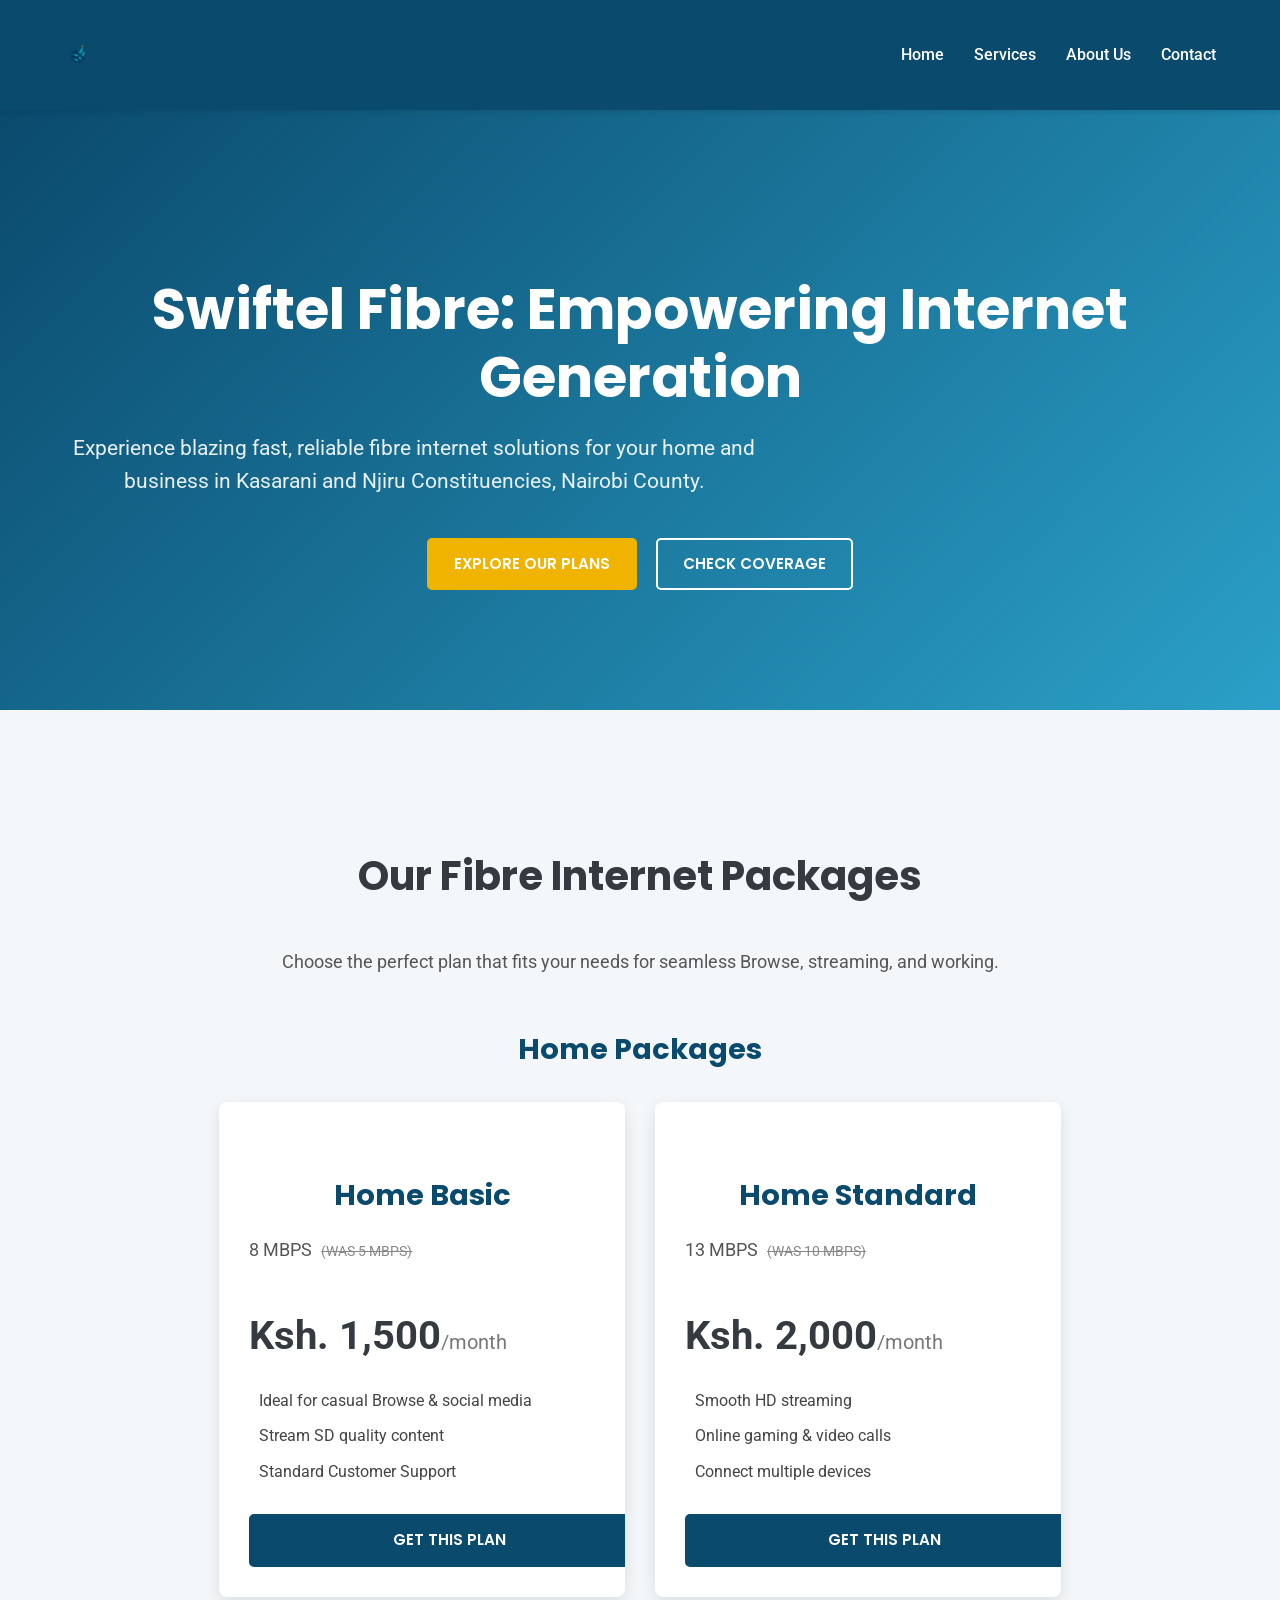
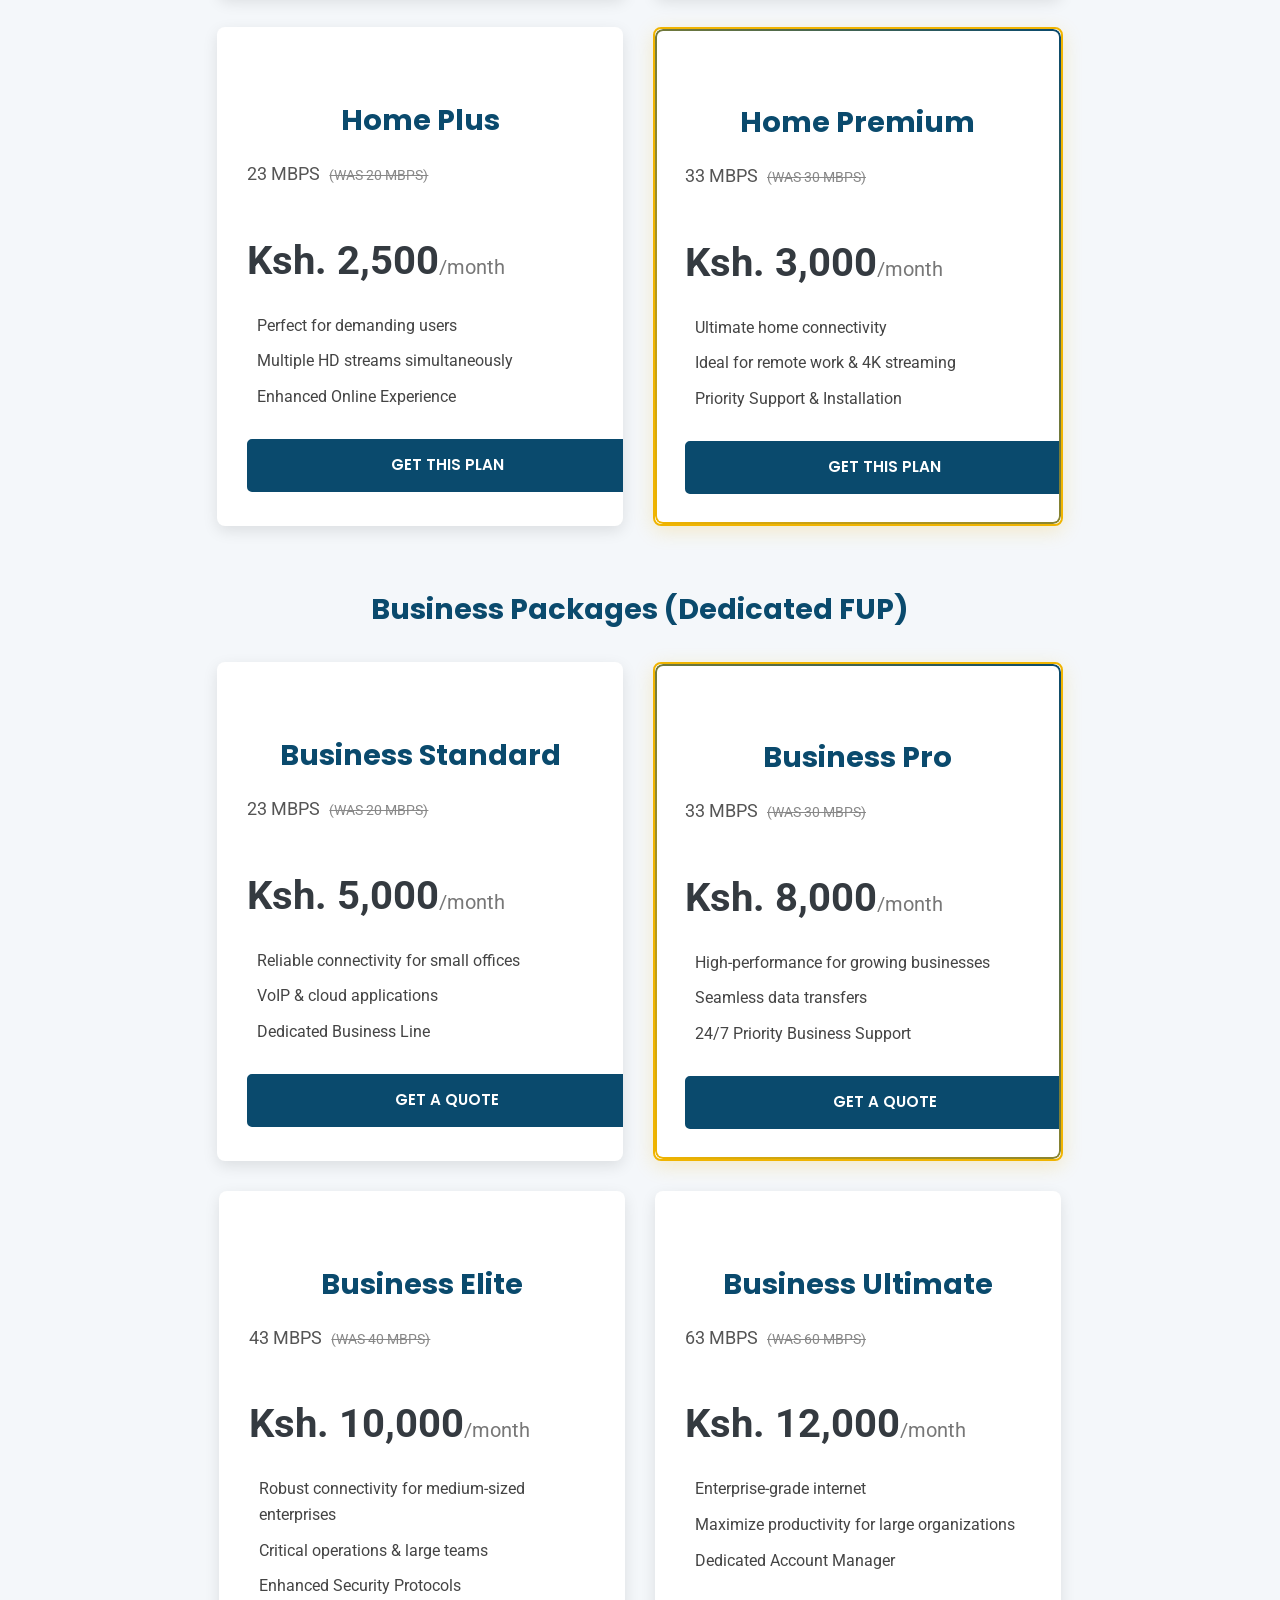
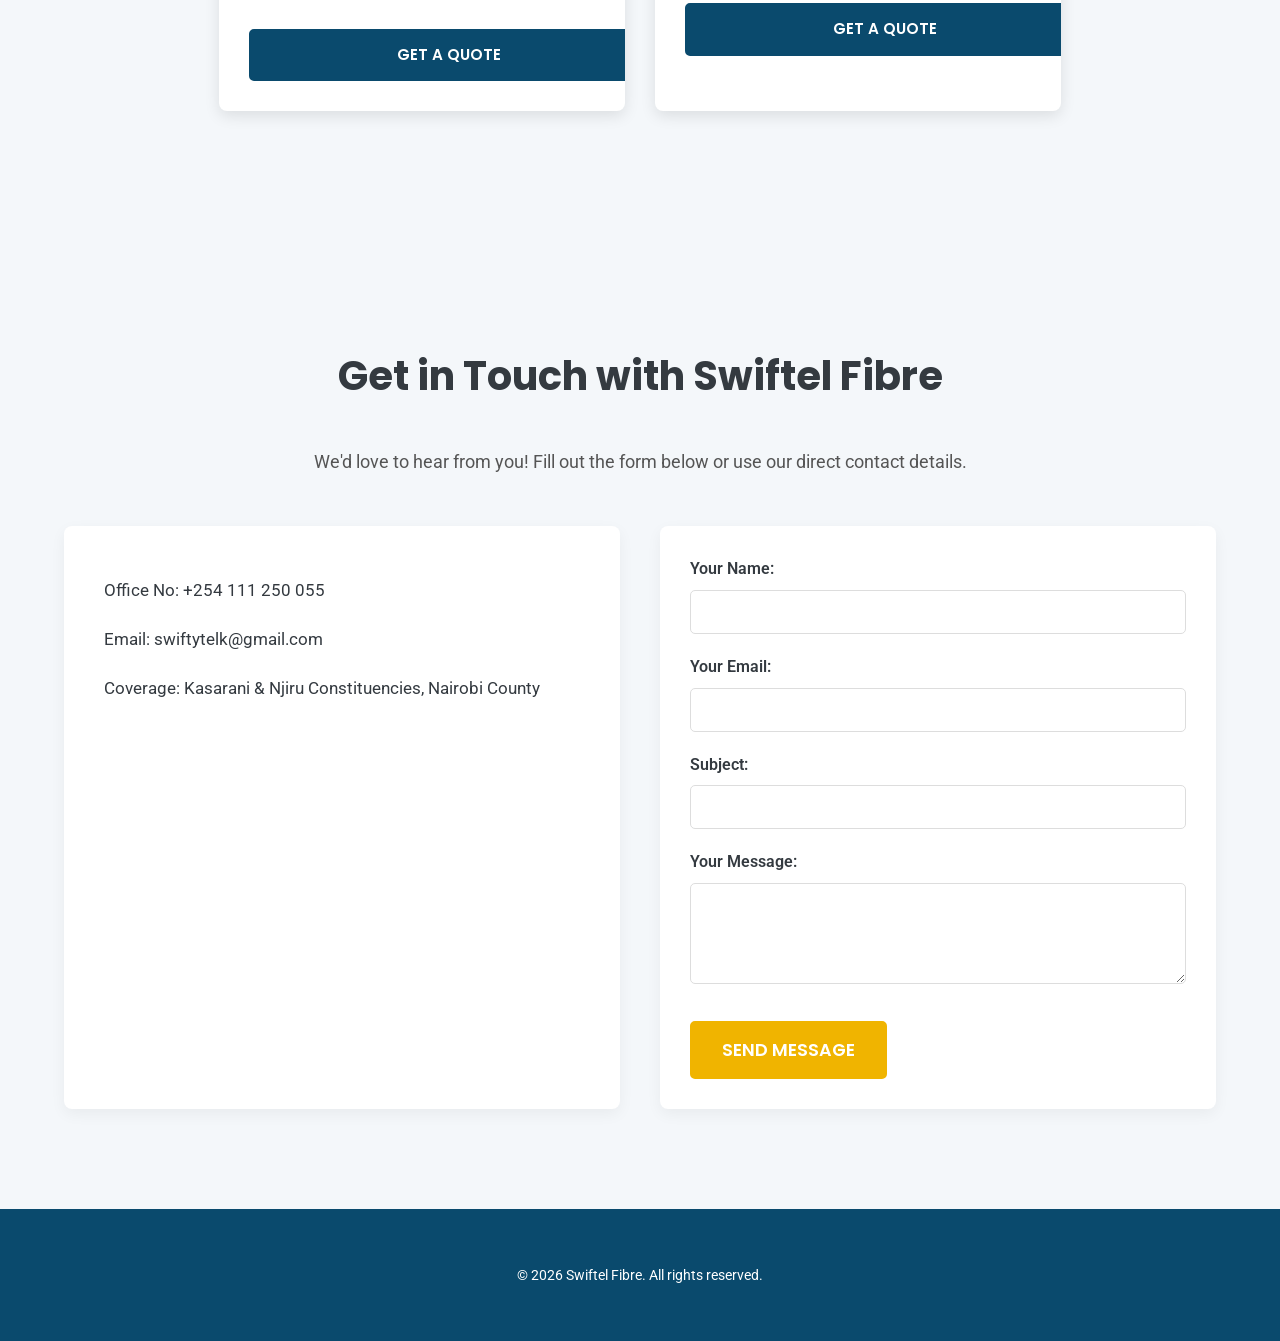
==== pages/index.html @ 9d592cdf "commit5" ====
<!DOCTYPE html>
<html lang="en">
<head>
    <meta charset="UTF-8">
    <meta name="viewport" content="width=device-width, initial-scale=1.0">
    <title>Swiftel Fibre - Empowering Internet Generation</title>
    <link rel="stylesheet" href="../css/styles.css">
    <link href="https://fonts.googleapis.com/css2?family=Poppins:wght@400;600;700&family=Roboto:wght@400;500&display=swap" rel="stylesheet">
    <link rel="stylesheet" href="../assets/fontawesome/css/all.min.css">
</head>
<body>

    <header class="main-header">
        <div class="container">
            <div class="logo">
                <a href="#">
                    <img src="../assets/images/logo.png" alt="Swiftel Fibre Logo" class="logo-img">
                </a>
            </div>
            <nav class="main-nav">
                <ul>
                    <li><a href="#home">Home</a></li>
                    <li><a href="#services">Services</a></li>
                    <li><a href="about.html">About Us</a></li> <li><a href="#contact">Contact</a></li>
                </ul>
            </nav>
        </div>
    </header>

    <section id="home" class="hero-section">
        <div class="container">
            <h1>Swiftel Fibre: Empowering Internet Generation</h1>
            <p>Experience blazing fast, reliable fibre internet solutions for your home and business in Kasarani and Njiru Constituencies, Nairobi County.</p>
            <a href="#services" class="btn primary-btn">Explore Our Plans</a>
            <a href="#contact" class="btn secondary-btn">Check Coverage</a>
        </div>
    </section>

    <section id="services" class="services-section">
        <div class="container">
            <h2>Our Fibre Internet Packages</h2>
            <p class="section-description">Choose the perfect plan that fits your needs for seamless Browse, streaming, and working.</p>

            <h3>Home Packages</h3>
            <div class="service-cards">
                <div class="card">
                    <h3>Home Basic</h3>
                    <p class="speed">8 MBPS <span class="was-speed">(WAS 5 MBPS)</span></p>
                    <p class="price">Ksh. 1,500<span>/month</span></p>
                    <ul>
                        <li><i class="fas fa-check-circle"></i> Ideal for casual Browse & social media</li>
                        <li><i class="fas fa-check-circle"></i> Stream SD quality content</li>
                        <li><i class="fas fa-check-circle"></i> Standard Customer Support</li>
                    </ul>
                    <a href="#contact" class="btn card-btn">Get This Plan</a>
                </div>

                <div class="card">
                    <h3>Home Standard</h3>
                    <p class="speed">13 MBPS <span class="was-speed">(WAS 10 MBPS)</span></p>
                    <p class="price">Ksh. 2,000<span>/month</span></p>
                    <ul>
                        <li><i class="fas fa-check-circle"></i> Smooth HD streaming</li>
                        <li><i class="fas fa-check-circle"></i> Online gaming & video calls</li>
                        <li><i class="fas fa-check-circle"></i> Connect multiple devices</li>
                    </ul>
                    <a href="#contact" class="btn card-btn">Get This Plan</a>
                </div>

                <div class="card">
                    <h3>Home Plus</h3>
                    <p class="speed">23 MBPS <span class="was-speed">(WAS 20 MBPS)</span></p>
                    <p class="price">Ksh. 2,500<span>/month</span></p>
                    <ul>
                        <li><i class="fas fa-check-circle"></i> Perfect for demanding users</li>
                        <li><i class="fas fa-check-circle"></i> Multiple HD streams simultaneously</li>
                        <li><i class="fas fa-check-circle"></i> Enhanced Online Experience</li>
                    </ul>
                    <a href="#contact" class="btn card-btn">Get This Plan</a>
                </div>

                <div class="card featured">
                    <h3>Home Premium</h3>
                    <p class="speed">33 MBPS <span class="was-speed">(WAS 30 MBPS)</span></p>
                    <p class="price">Ksh. 3,000<span>/month</span></p>
                    <ul>
                        <li><i class="fas fa-check-circle"></i> Ultimate home connectivity</li>
                        <li><i class="fas fa-check-circle"></i> Ideal for remote work & 4K streaming</li>
                        <li><i class="fas fa-check-circle"></i> Priority Support & Installation</li>
                    </ul>
                    <a href="#contact" class="btn card-btn">Get This Plan</a>
                </div>
            </div>

            <h3 style="margin-top: 60px;">Business Packages (Dedicated FUP)</h3>
            <div class="service-cards">
                <div class="card">
                    <h3>Business Standard</h3>
                    <p class="speed">23 MBPS <span class="was-speed">(WAS 20 MBPS)</span></p>
                    <p class="price">Ksh. 5,000<span>/month</span></p>
                    <ul>
                        <li><i class="fas fa-check-circle"></i> Reliable connectivity for small offices</li>
                        <li><i class="fas fa-check-circle"></i> VoIP & cloud applications</li>
                        <li><i class="fas fa-check-circle"></i> Dedicated Business Line</li>
                    </ul>
                    <a href="#contact" class="btn card-btn">Get a Quote</a>
                </div>

                <div class="card featured">
                    <h3>Business Pro</h3>
                    <p class="speed">33 MBPS <span class="was-speed">(WAS 30 MBPS)</span></p>
                    <p class="price">Ksh. 8,000<span>/month</span></p>
                    <ul>
                        <li><i class="fas fa-check-circle"></i> High-performance for growing businesses</li>
                        <li><i class="fas fa-check-circle"></i> Seamless data transfers</li>
                        <li><i class="fas fa-check-circle"></i> 24/7 Priority Business Support</li>
                    </ul>
                    <a href="#contact" class="btn card-btn">Get a Quote</a>
                </div>

                <div class="card">
                    <h3>Business Elite</h3>
                    <p class="speed">43 MBPS <span class="was-speed">(WAS 40 MBPS)</span></p>
                    <p class="price">Ksh. 10,000<span>/month</span></p>
                    <ul>
                        <li><i class="fas fa-check-circle"></i> Robust connectivity for medium-sized enterprises</li>
                        <li><i class="fas fa-check-circle"></i> Critical operations & large teams</li>
                        <li><i class="fas fa-check-circle"></i> Enhanced Security Protocols</li>
                    </ul>
                    <a href="#contact" class="btn card-btn">Get a Quote</a>
                </div>

                <div class="card">
                    <h3>Business Ultimate</h3>
                    <p class="speed">63 MBPS <span class="was-speed">(WAS 60 MBPS)</span></p>
                    <p class="price">Ksh. 12,000<span>/month</span></p>
                    <ul>
                        <li><i class="fas fa-check-circle"></i> Enterprise-grade internet</li>
                        <li><i class="fas fa-check-circle"></i> Maximize productivity for large organizations</li>
                        <li><i class="fas fa-check-circle"></i> Dedicated Account Manager</li>
                    </ul>
                    <a href="#contact" class="btn card-btn">Get a Quote</a>
                </div>
            </div>
        </div>
    </section>

    <section id="contact" class="contact-section">
        <div class="container">
            <h2>Get in Touch with Swiftel Fibre</h2>
            <p class="section-description">We'd love to hear from you! Fill out the form below or use our direct contact details.</p>

            <div class="contact-content">
                <div class="contact-info">
                    <p><i class="fas fa-phone-alt"></i> Office No: +254 111 250 055</p>
                    <p><i class="fas fa-envelope"></i> Email: swiftytelk@gmail.com</p>
                    <p><i class="fas fa-map-marker-alt"></i> Coverage: Kasarani & Njiru Constituencies, Nairobi County</p>
                </div>

                <div class="contact-form">
                    <form id="contactForm" action="https://formspree.io/f/xldbyzyn" method="POST">
                        <div class="form-group">
                            <label for="name">Your Name:</label>
                            <input type="text" id="name" name="name" required>
                        </div>
                        <div class="form-group">
                            <label for="email">Your Email:</label>
                            <input type="email" id="email" name="_replyto" required>
                        </div>
                        <div class="form-group">
                            <label for="subject">Subject:</label>
                            <input type="text" id="subject" name="subject" required>
                        </div>
                        <div class="form-group">
                            <label for="message">Your Message:</label>
                            <textarea id="message" name="message" rows="5" required></textarea>
                        </div>
                        <input type="hidden" name="_redirect" value="https://swiftel-fibre.github.io/pages/index.html?success=true#contact">
                        <button type="submit" class="btn primary-btn">Send Message</button>
                    </form>
                </div>
            </div>
        </div>
    </section>

    <footer class="main-footer">
        <div class="container">
            <p>&copy; <span id="current-year"></span> Swiftel Fibre. All rights reserved.</p>
            <div class="footer-social-links">
                <a href="mailto:swiftytelk@gmail.com" target="_blank" aria-label="Email"><i class="fas fa-envelope"></i></a>
                <a href="https://instagram.com/swiftel.fibre" target="_blank" aria-label="Instagram"><i class="fab fa-instagram"></i></a>
                <a href="https://wa.me/254111250055" target="_blank" aria-label="WhatsApp"><i class="fab fa-whatsapp"></i></a>
                <a href="https://facebook.com/Geoffreynganga.co.ke" target="_blank" aria-label="Facebook"><i class="fab fa-facebook-f"></i></a>
                <a href="https://tiktok.com/@swiftel.fibre" target="_blank" aria-label="TikTok"><i class="fab fa-tiktok"></i></a>
            </div>
        </div>
    </footer>

    <script>
        // JavaScript to dynamically update the current year in the footer
        document.getElementById('current-year').textContent = new Date().getFullYear();

        // JavaScript to clear the form after successful submission redirection
        document.addEventListener('DOMContentLoaded', function() {
            const contactForm = document.getElementById('contactForm');
            const urlParams = new URLSearchParams(window.location.search);

            // Check if the URL contains '?success=true'
            if (urlParams.has('success') && urlParams.get('success') === 'true') {
                if (contactForm) {
                    contactForm.reset(); // Clears all form fields

                    // Optional: Remove the '?success=true' from the URL for a cleaner look
                    // This prevents the form from clearing again if the user refreshes the page directly
                    const cleanUrl = window.location.protocol + "//" + window.location.host + window.location.pathname + window.location.hash;
                    history.replaceState(null, null, cleanUrl);
                }
            }
        });
    </script>
</body>
</html>
---- css/styles.css ----
/* General Body and Reset */
body {
    font-family: 'Roboto', sans-serif; /* Primary font for body text */
    margin: 0;
    padding: 0;
    line-height: 1.6;
    color: #333; /* Dark gray for general text */
    background-color: #f4f7fa; /* Light background */
}

/* Color Palette Variables: Defined based on Swiftel Fibre's logo (yellow and blue) */
:root {
    --swiftel-blue-dark: #0A4A6D; /* Darker blue from logo */
    --swiftel-blue-light: #2BA0C8; /* Lighter blue from logo */
    --swiftel-yellow: #F0B400; /* Yellow from logo */

    /* Assigning roles to the new brand colors */
    --primary-blue: var(--swiftel-blue-dark); /* Main blue for dominant elements */
    --secondary-blue: var(--swiftel-blue-light); /* Lighter blue for secondary elements/gradients */
    --accent-yellow: var(--swiftel-yellow); /* Yellow for highlights, primary buttons, icons */

    /* General utility colors */
    --light-gray: #f4f7fa; /* Light background for sections */
    --dark-gray: #343a40; /* Dark gray for general text, strong headings */
    --text-color: #333; /* Standard text color */
    --white-color: #ffffff; /* White for backgrounds and text on dark elements */
    --card-bg: #fff; /* Background for cards */

    /* Gradient colors using the new brand palette */
    --gradient-start: var(--swiftel-blue-dark);
    --gradient-end: var(--swiftel-blue-light);
}

/* Global Container for Centering Content */
.container {
    width: 90%;
    max-width: 1200px;
    margin: 0 auto;
    padding: 20px 0;
}

/* Headings Styling */
h1, h2, h3, h4, h5, h6 {
    font-family: 'Poppins', sans-serif; /* Header font */
    color: var(--dark-gray);
    margin-bottom: 15px;
}

h1 {
    font-size: 3em;
    color: var(--white-color); /* H1 in hero section will be white */
}

h2 {
    font-size: 2.5em;
    text-align: center;
    margin-bottom: 40px;
}

h3 {
    font-size: 1.8em;
    color: var(--dark-gray);
}

/* Description text for sections */
.section-description {
    text-align: center;
    font-size: 1.1em;
    margin-bottom: 50px;
    color: #555;
    max-width: 800px;
    margin-left: auto;
    margin-right: auto;
}

/* Links Styling */
a {
    color: var(--primary-blue);
    text-decoration: none;
    transition: color 0.3s ease;
}

a:hover {
    color: var(--secondary-blue);
}

/* Button Styling */
.btn {
    display: inline-block;
    padding: 12px 25px;
    border-radius: 5px;
    font-weight: 600;
    text-align: center;
    transition: background-color 0.3s ease, color 0.3s ease, border-color 0.3s ease;
    border: none;
    cursor: pointer;
    font-family: 'Poppins', sans-serif;
    text-transform: uppercase; /* Make button text uppercase */
    font-size: 0.95em;
}

/* Primary Button (Yellow) */
.primary-btn {
    background-color: var(--accent-yellow);
    color: var(--white-color);
    border: 2px solid var(--accent-yellow);
}

.primary-btn:hover {
    background-color: #DDA000; /* Slightly darker yellow on hover */
    border-color: #DDA000;
    color: var(--white-color);
}

/* Secondary Button (White border, transparent background) */
.secondary-btn {
    background-color: transparent;
    color: var(--white-color);
    border: 2px solid var(--white-color);
    margin-left: 15px;
}

.secondary-btn:hover {
    background-color: var(--white-color);
    color: var(--primary-blue); /* Text color changes to dark blue on hover */
}

/* Header Styling */
.main-header {
    background-color: var(--primary-blue); /* Dark blue header for contrast */
    color: var(--white-color);
    padding: 15px 0;
    box-shadow: 0 2px 5px rgba(0,0,0,0.1);
    position: sticky; /* Makes header stick to top on scroll */
    top: 0;
    z-index: 1000; /* Ensures it stays on top of other content */
}

.main-header .container {
    display: flex;
    justify-content: space-between;
    align-items: center;
}

/* Logo image styling within the header */
.main-header .logo-img {
    height: 40px; /* Adjust height as needed */
    width: auto; /* Maintain aspect ratio */
    vertical-align: middle; /* Align logo vertically */
}

/* Navigation menu styling */
.main-nav ul {
    list-style: none;
    margin: 0;
    padding: 0;
    display: flex;
}

.main-nav li {
    margin-left: 30px;
}

.main-nav a {
    color: var(--white-color);
    font-weight: 500;
    padding: 5px 0;
    position: relative;
    transition: color 0.3s ease;
}

/* Underline effect on navigation links on hover */
.main-nav a::after {
    content: '';
    position: absolute;
    left: 0;
    bottom: 0;
    width: 0;
    height: 2px;
    background-color: var(--accent-yellow); /* Yellow underline */
    transition: width 0.3s ease;
}

.main-nav a:hover::after,
.main-nav a.active::after { /* Also apply underline for active page */
    width: 100%;
}

.main-nav a.active { /* Style for the currently active page link */
    color: var(--accent-yellow);
}


/* Hero Section Styling */
.hero-section {
    /* Blue gradient background for the hero section */
    background: linear-gradient(135deg, var(--gradient-start), var(--gradient-end));
    color: var(--white-color);
    text-align: center;
    padding: 100px 0;
    min-height: 400px;
    display: flex;
    align-items: center;
    justify-content: center;
    flex-direction: column;
}

.hero-section h1 {
    margin-bottom: 20px;
    font-size: 3.5em;
    line-height: 1.2;
}

.hero-section p {
    font-size: 1.3em;
    margin-bottom: 40px;
    max-width: 700px;
    opacity: 0.9;
}

/* Services Section Styling */
.services-section {
    padding: 80px 0;
    background-color: var(--light-gray); /* Light gray background */
    text-align: center;
}

.services-section h3 {
    text-align: center;
    margin-top: 40px;
    margin-bottom: 30px;
    color: var(--primary-blue); /* Section sub-headings in dark blue */
}

.service-cards {
    display: flex;
    justify-content: center;
    flex-wrap: wrap; /* Allows cards to wrap to the next line on smaller screens */
    gap: 30px; /* Space between cards */
}

.service-cards .card {
    background-color: var(--card-bg);
    border-radius: 8px;
    box-shadow: 0 5px 15px rgba(0,0,0,0.1);
    padding: 30px;
    width: 30%; /* Approx width for 3 cards per row on larger screens */
    min-width: 280px; /* Minimum width to prevent cards from becoming too narrow */
    text-align: left;
    transition: transform 0.3s ease, box-shadow 0.3s ease;
    position: relative;
    overflow: hidden; /* Important for the gradient border effect */
}

/* Gradient Border on Hover for Cards */
.service-cards .card::before {
    content: '';
    position: absolute;
    top: 0;
    left: 0;
    right: 0;
    bottom: 0;
    border-radius: 8px;
    padding: 2px; /* Thickness of the border */
    /* Gradient from yellow to light blue */
    background: linear-gradient(45deg, var(--swiftel-yellow), var(--swiftel-blue-light));
    /* Mask to create the border effect */
    -webkit-mask:
        linear-gradient(#fff 0 0) content-box,
        linear-gradient(#fff 0 0);
    -webkit-mask-composite: xor;
    mask-composite: exclude;
    pointer-events: none; /* Allows clicks to pass through to the card content */
    opacity: 0; /* Hidden by default */
    transition: opacity 0.3s ease;
}

.service-cards .card:hover::before {
    opacity: 1; /* Show the gradient border on hover */
}

/* Styling for featured cards */
.service-cards .card.featured {
    border: 2px solid var(--accent-yellow); /* Solid yellow border for featured */
    box-shadow: 0 5px 20px rgba(240, 180, 0, 0.2); /* Highlight shadow for featured */
    z-index: 1; /* Bring featured card slightly forward */
}

.service-cards .card.featured::before {
    /* Different gradient for featured card, always visible */
    background: linear-gradient(45deg, var(--swiftel-yellow), var(--swiftel-blue-dark));
    opacity: 1;
}

/* Lift effect on card hover */
.service-cards .card:hover {
    transform: translateY(-10px);
    box-shadow: 0 10px 25px rgba(0,0,0,0.15);
}

.service-cards .card h3 {
    color: var(--primary-blue); /* Dark blue for card titles */
    margin-bottom: 10px;
}

.service-cards .card .speed {
    font-size: 1.1em;
    color: #555;
    margin-bottom: 5px; /* Reduced margin for WAS speed */
}

/* Styling for the "WAS" speed text */
.was-speed {
    text-decoration: line-through; /* Strikethrough effect */
    color: #888; /* Lighter color */
    font-size: 0.8em; /* Smaller font size */
    margin-left: 5px;
}

.service-cards .card .price {
    font-size: 2.5em;
    font-weight: 700;
    color: var(--dark-gray);
    margin-bottom: 20px;
}

.service-cards .card .price span {
    font-size: 0.5em;
    font-weight: 400;
    color: #777;
}

.service-cards .card ul {
    list-style: none;
    padding: 0;
    margin-bottom: 30px;
}

.service-cards .card ul li {
    margin-bottom: 10px;
    color: #444;
    display: flex;
    align-items: center;
}

.service-cards .card ul li i {
    color: var(--accent-yellow); /* Yellow checkmark icons */
    margin-right: 10px;
}

.service-cards .card .card-btn {
    display: block; /* Make button take full width of the card */
    width: 100%;
    background-color: var(--primary-blue); /* Dark blue button for cards */
    color: var(--white-color);
    border: 2px solid var(--primary-blue);
}

.service-cards .card .card-btn:hover {
    background-color: var(--secondary-blue); /* Lighter blue on hover */
    border-color: var(--secondary-blue);
}

/* About Us Section (on homepage) */
.about-section {
    padding: 80px 0;
    background-color: var(--white-color);
    text-align: center;
}

.about-section p {
    max-width: 800px;
    margin: 0 auto 20px auto;
    font-size: 1.1em;
    color: #555;
}

/* Contact Section Styling */
.contact-section {
    padding: 80px 0;
    background-color: var(--light-gray); /* Light gray background for contact section */
    text-align: center;
}

.contact-content {
    display: flex;
    flex-wrap: wrap; /* Allow contact info and form to wrap */
    justify-content: center;
    gap: 40px; /* Space between info and form */
    margin-top: 40px;
}

.contact-info, .contact-form {
    flex: 1; /* Allow items to grow and shrink */
    min-width: 300px; /* Minimum width for readability */
    max-width: 500px; /* Maximum width to prevent stretching too wide */
    background-color: var(--white-color); /* White background for info/form cards */
    padding: 30px;
    border-radius: 8px;
    box-shadow: 0 5px 15px rgba(0,0,0,0.05);
    text-align: left; /* Align text within these blocks to the left */
}

.contact-info p {
    margin-bottom: 15px;
    font-size: 1.05em;
    color: var(--dark-gray);
}

.contact-info i {
    color: var(--accent-yellow); /* Yellow icons for contact info */
    margin-right: 10px;
    font-size: 1.2em;
    width: 25px; /* Fixed width for icon alignment */
    text-align: center;
}

/* Contact form styling */
.contact-form .form-group {
    margin-bottom: 20px;
    text-align: left;
}

.contact-form label {
    display: block;
    margin-bottom: 8px;
    font-weight: 600;
    color: var(--dark-gray);
}

.contact-form input[type="text"],
.contact-form input[type="email"],
.contact-form textarea {
    width: 100%;
    padding: 12px;
    border: 1px solid #ddd;
    border-radius: 5px;
    font-size: 1em;
    box-sizing: border-box; /* Include padding in width calculation */
    transition: border-color 0.3s ease, box-shadow 0.3s ease;
}

.contact-form input[type="text"]:focus,
.contact-form input[type="email"]:focus,
.contact-form textarea:focus {
    border-color: var(--primary-blue);
    outline: none; /* Remove default outline */
    box-shadow: 0 0 0 3px rgba(0, 123, 255, 0.25); /* Subtle blue glow on focus */
}

.contact-form textarea {
    resize: vertical; /* Allow vertical resizing only */
}

.contact-form .primary-btn {
    width: auto; /* Button size based on content */
    padding: 14px 30px;
    font-size: 1.1em;
    margin-top: 10px;
}

/* Footer Styling */
.main-footer {
    background-color: var(--primary-blue); /* Dark blue footer */
    color: var(--white-color);
    text-align: center;
    padding: 20px 0;
    font-size: 0.9em;
    display: flex; /* Use flexbox for layout */
    flex-direction: column; /* Stack items vertically */
    align-items: center; /* Center items horizontally */
    gap: 15px; /* Space between copyright and social links */
}

/* Styling for social media links in the footer */
.footer-social-links {
    display: flex;
    justify-content: center;
    gap: 20px; /* Space between icons */
}

.footer-social-links a {
    color: var(--white-color); /* White icons by default */
    font-size: 1.5em; /* Smaller icon size as requested */
    transition: color 0.3s ease, transform 0.3s ease;
}

.footer-social-links a:hover {
    color: var(--accent-yellow); /* Yellow on hover */
    transform: translateY(-3px); /* Slight lift effect */
}

/* --- About Page Specific Styles --- */

/* Page Hero Section (for About and potentially other future pages) */
.page-hero {
    background: linear-gradient(135deg, var(--swiftel-blue-dark), var(--swiftel-blue-light));
    color: var(--white-color);
    text-align: center;
    padding: 80px 0;
    min-height: 250px;
    display: flex;
    align-items: center;
    justify-content: center;
    flex-direction: column;
}

.page-hero h1 {
    font-size: 3em;
    margin-bottom: 10px;
}

.page-hero p {
    font-size: 1.2em;
    max-width: 600px;
    opacity: 0.9;
}

/* About Us Content Section */
.about-us-content {
    padding: 80px 0;
    background-color: var(--white-color);
    text-align: center;
}

.about-us-content h2 {
    text-align: center;
    margin-bottom: 30px;
    color: var(--primary-blue); /* Section titles in primary blue */
}

.about-us-content p {
    max-width: 900px;
    margin: 0 auto 30px auto;
    font-size: 1.1em;
    line-height: 1.8;
    color: #555;
    text-align: left; /* Align text left within paragraphs */
}

/* Values Grid for About page */
.values-grid {
    display: grid;
    grid-template-columns: repeat(auto-fit, minmax(280px, 1fr)); /* Responsive grid columns */
    gap: 30px;
    margin-top: 40px;
    margin-bottom: 50px;
}

.value-item {
    background-color: var(--light-gray);
    padding: 30px;
    border-radius: 8px;
    box-shadow: 0 3px 10px rgba(0,0,0,0.05);
    text-align: left;
    transition: transform 0.3s ease, box-shadow 0.3s ease;
}

.value-item:hover {
    transform: translateY(-5px); /* Lift effect on hover */
    box-shadow: 0 8px 20px rgba(0,0,0,0.1);
}

.value-item h3 {
    color: var(--dark-gray);
    margin-bottom: 15px;
    display: flex;
    align-items: center; /* Align icon and text vertically */
}

.value-item h3 i {
    color: var(--accent-yellow); /* Yellow icons for values */
    font-size: 1.5em;
    margin-right: 15px;
    min-width: 30px; /* Ensure icon has space */
}

.value-item p {
    font-size: 1em;
    color: #666;
    margin-bottom: 0;
}

/* Call to Action section on About page */
.call-to-action {
    background-color: var(--swiftel-blue-light); /* Lighter blue background */
    color: var(--white-color);
    padding: 40px;
    border-radius: 8px;
    margin-top: 60px;
    display: flex;
    flex-direction: column; /* Stack content vertically */
    align-items: center;
    text-align: center;
}

.call-to-action p {
    font-size: 1.4em;
    font-weight: 600;
    margin-bottom: 25px;
    max-width: 700px;
    color: var(--white-color); /* Ensure text is white */
}

.call-to-action .btn {
    margin: 0 10px; /* Space between buttons */
    margin-bottom: 15px; /* For mobile stacking */
}


/* --- Responsive Design Media Queries --- */

/* For screens smaller than 992px (e.g., tablets in landscape) */
@media (max-width: 992px) {
    .main-header .container {
        flex-direction: column; /* Stack header items vertically */
        align-items: center;
    }

    .main-nav ul {
        margin-top: 15px;
        flex-wrap: wrap; /* Allow nav items to wrap */
        justify-content: center;
    }

    .main-nav li {
        margin: 0 15px 10px; /* Adjust spacing for wrapped items */
    }

    .hero-section h1 {
        font-size: 2.8em;
    }

    .hero-section p {
        font-size: 1.1em;
    }

    .service-cards .card {
        width: 45%; /* Two cards per row on tablets */
    }
}

/* For screens smaller than 768px (e.g., most tablets and larger phones) */
@media (max-width: 768px) {
    .hero-section {
        padding: 80px 0;
    }

    .hero-section h1 {
        font-size: 2.2em;
    }

    .hero-section p {
        font-size: 1em;
    }

    .btn {
        padding: 10px 20px;
        font-size: 0.9em;
        margin: 5px; /* Adjust button spacing */
    }

    .secondary-btn {
        margin-left: 0; /* Remove left margin when buttons stack */
    }

    h2 {
        font-size: 2em;
    }

    .service-cards {
        flex-direction: column; /* Stack cards vertically on mobile */
        align-items: center;
    }

    .service-cards .card {
        width: 85%; /* Single column, wider cards */
        max-width: 400px; /* Limit max width for very large phones */
    }

    .contact-content {
        flex-direction: column; /* Stack contact info and form vertically */
        align-items: center;
    }
    .contact-info, .contact-form {
        width: 90%; /* Make them wider on smaller screens */
        min-width: unset; /* Remove min-width to allow shrinking */
    }

    .page-hero h1 {
        font-size: 2.5em;
    }
    .about-us-content p {
        text-align: center; /* Center text on mobile for about page */
    }
    .call-to-action .btn {
        margin: 10px auto; /* Center and stack buttons in CTA */
        display: block;
    }

    .main-footer .container {
        flex-direction: column; /* Stack footer content vertically */
        gap: 10px;
    }
}

/* For screens smaller than 480px (e.g., smaller phones) */
@media (max-width: 480px) {
    .main-header .logo-img {
        height: 35px; /* Slightly smaller logo */
    }

    .main-nav li {
        margin: 0 10px 5px; /* Tighter spacing for nav items */
    }

    .hero-section {
        padding: 60px 0;
    }

    .hero-section h1 {
        font-size: 1.8em;
    }

    .hero-section p {
        font-size: 0.9em;
    }

    .btn {
        display: block; /* Stack all buttons on very small screens */
        margin: 10px auto;
    }
}
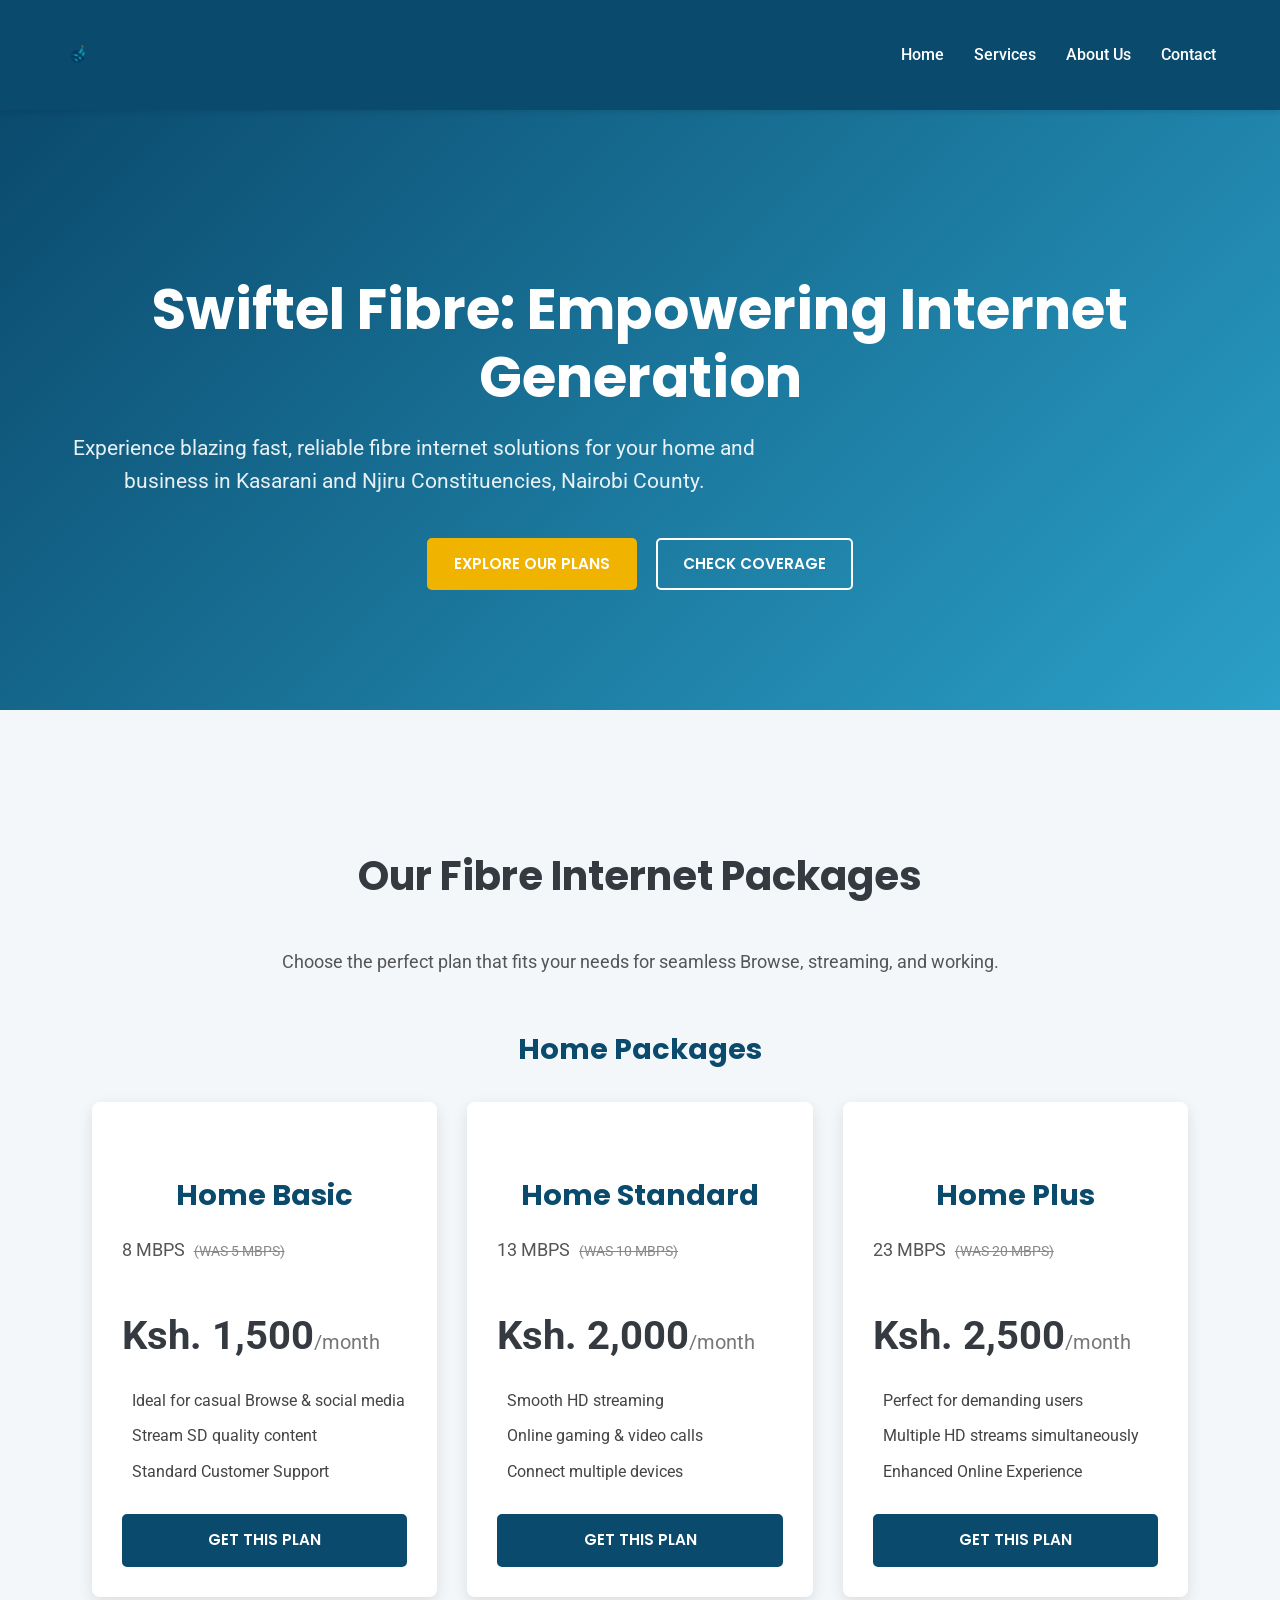
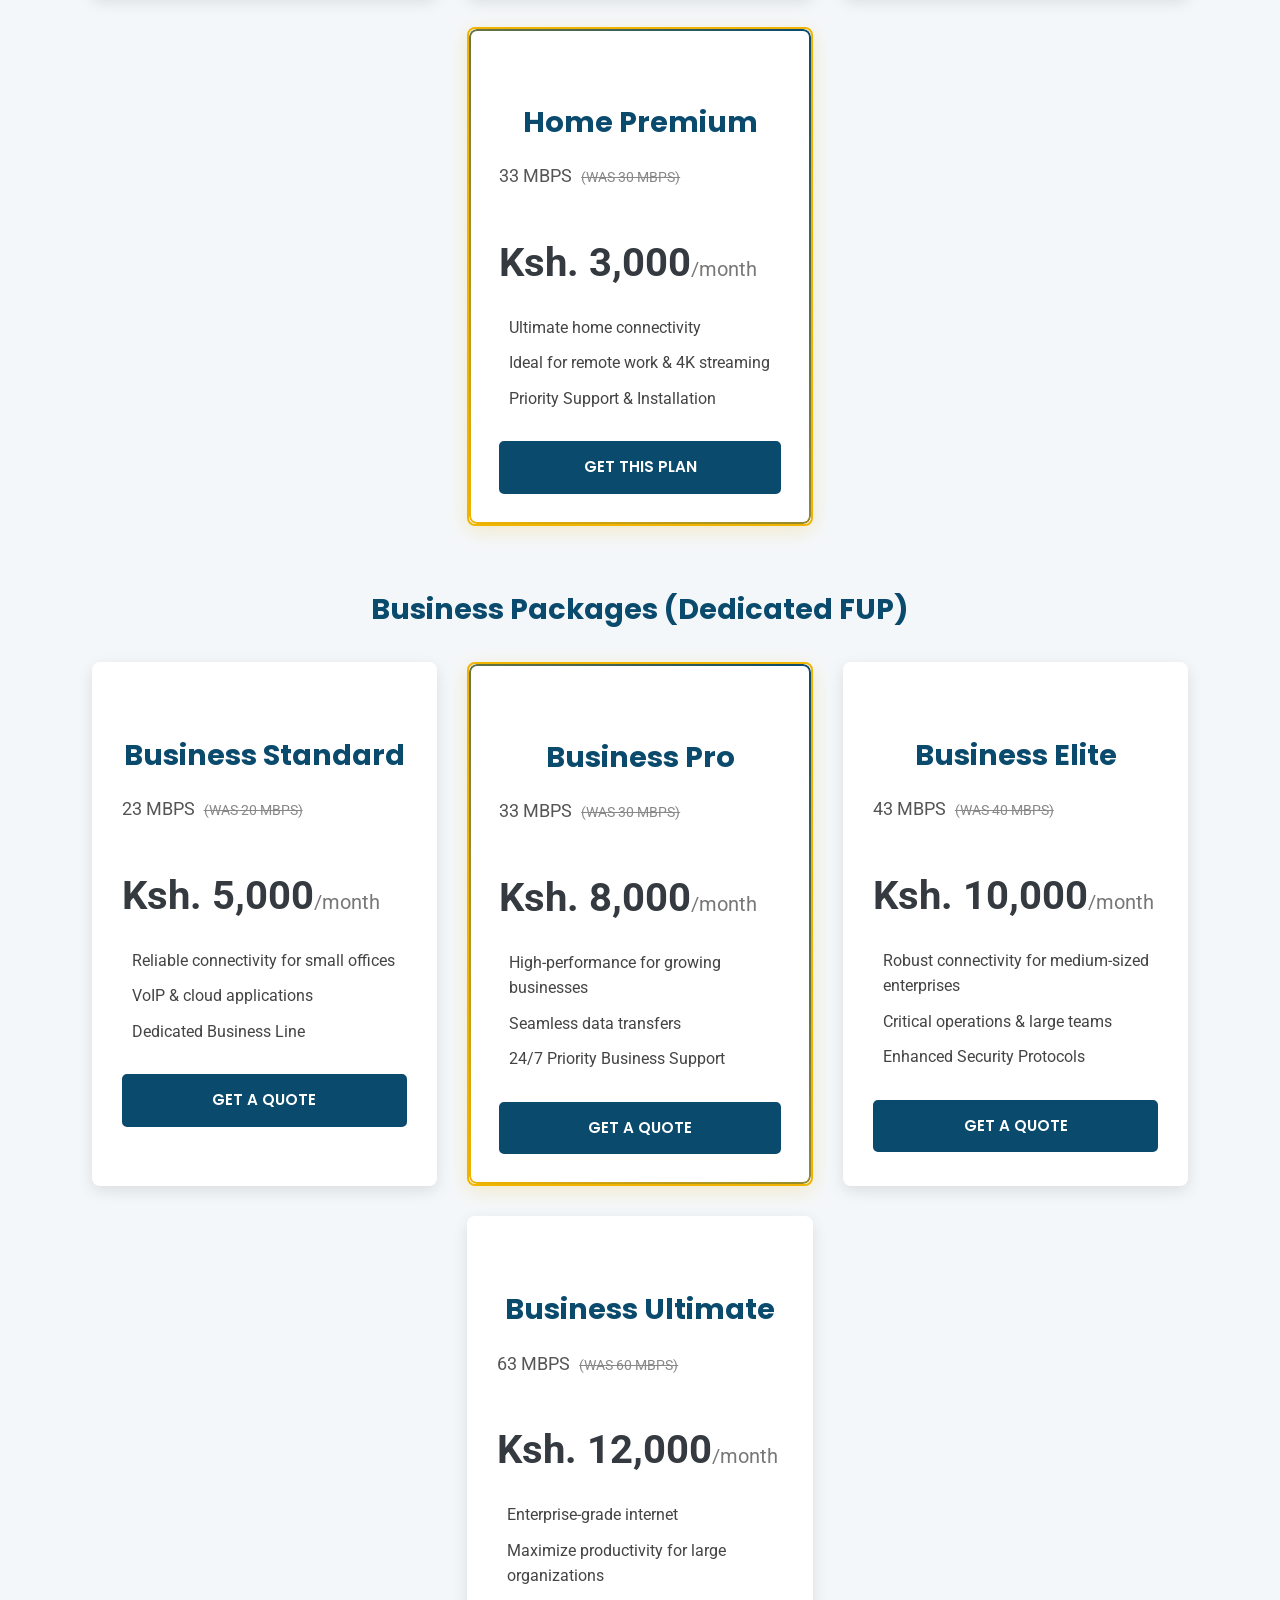
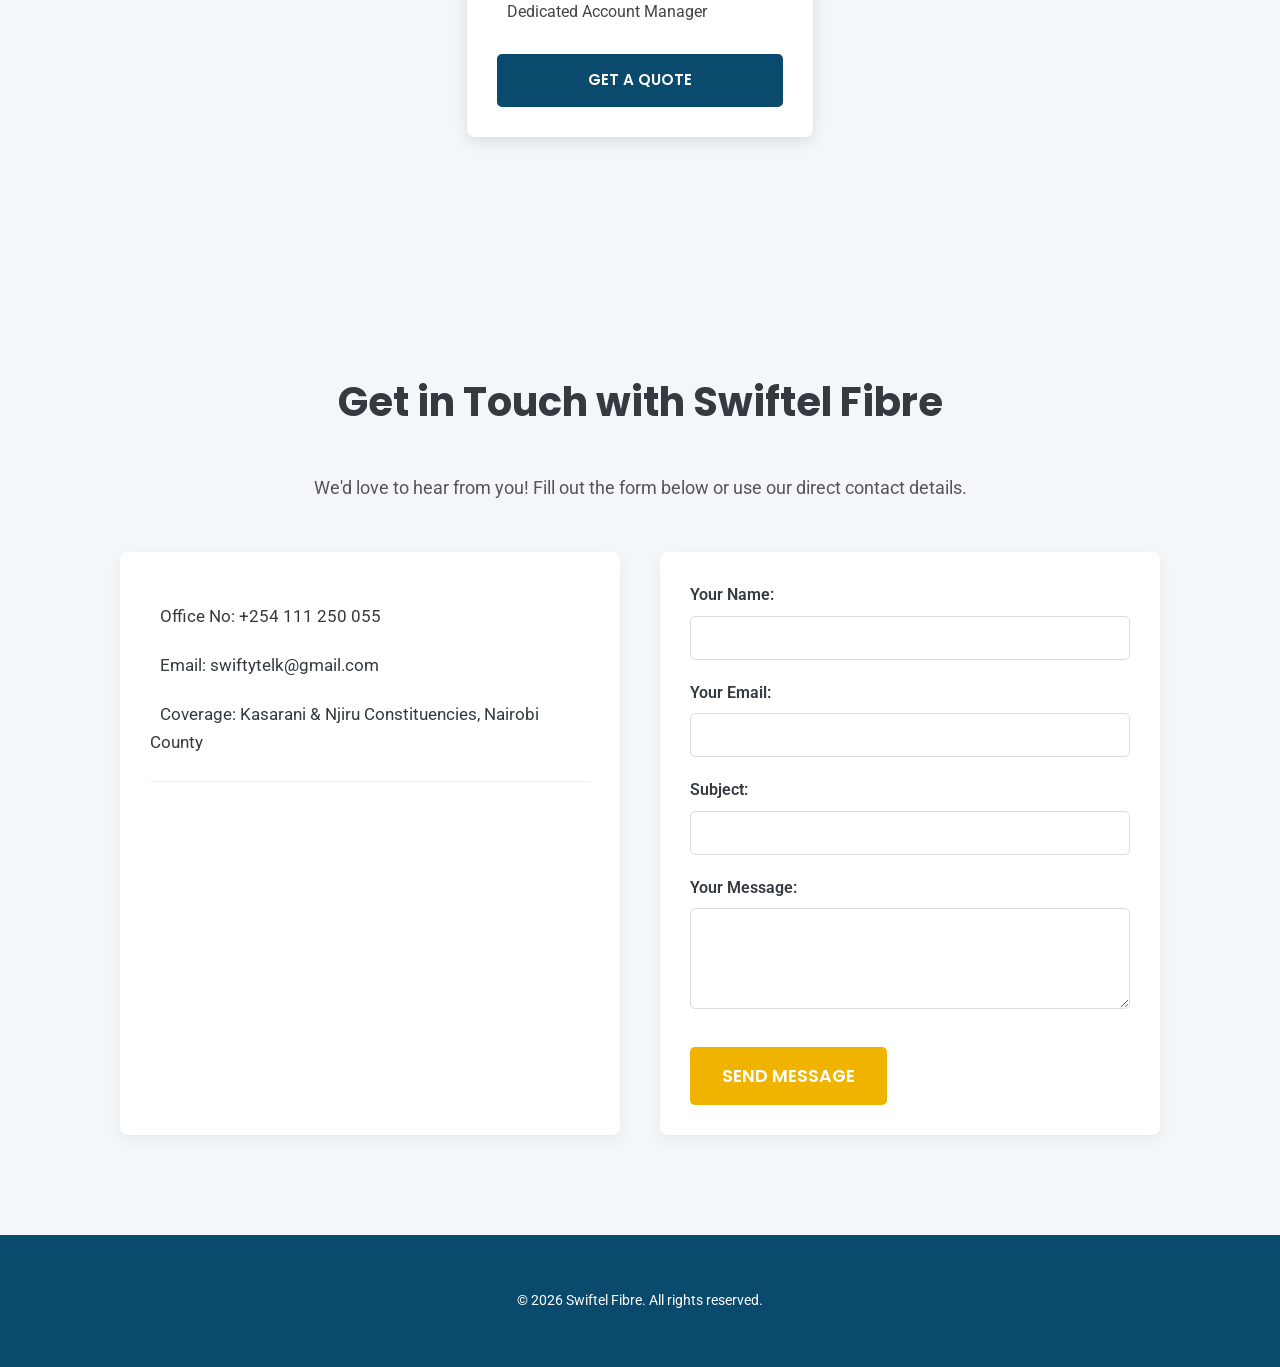
==== commit 0a91b3b1: "commit8" ====
--- a/pages/index.html
+++ b/pages/index.html
@@ -155,6 +155,13 @@
                     <p><i class="fas fa-phone-alt"></i> Office No: +254 111 250 055</p>
                     <p><i class="fas fa-envelope"></i> Email: swiftytelk@gmail.com</p>
                     <p><i class="fas fa-map-marker-alt"></i> Coverage: Kasarani & Njiru Constituencies, Nairobi County</p>
+                    <div class="contact-social-links">
+                        <a href="mailto:swiftytelk@gmail.com" target="_blank" aria-label="Email"><i class="fas fa-envelope"></i></a>
+                        <a href="https://instagram.com/swiftel.fibre" target="_blank" aria-label="Instagram"><i class="fab fa-instagram"></i></a>
+                        <a href="https://wa.me/254111250055" target="_blank" aria-label="WhatsApp"><i class="fab fa-whatsapp"></i></a>
+                        <a href="https://facebook.com/Geoffreynganga.co.ke" target="_blank" aria-label="Facebook"><i class="fab fa-facebook-f"></i></a>
+                        <a href="https://tiktok.com/@swiftel.fibre" target="_blank" aria-label="TikTok"><i class="fab fa-tiktok"></i></a>
+                    </div>
                 </div>
 
                 <div class="contact-form">
@@ -186,14 +193,7 @@
     <footer class="main-footer">
         <div class="container">
             <p>&copy; <span id="current-year"></span> Swiftel Fibre. All rights reserved.</p>
-            <div class="footer-social-links">
-                <a href="mailto:swiftytelk@gmail.com" target="_blank" aria-label="Email"><i class="fas fa-envelope"></i></a>
-                <a href="https://instagram.com/swiftel.fibre" target="_blank" aria-label="Instagram"><i class="fab fa-instagram"></i></a>
-                <a href="https://wa.me/254111250055" target="_blank" aria-label="WhatsApp"><i class="fab fa-whatsapp"></i></a>
-                <a href="https://facebook.com/Geoffreynganga.co.ke" target="_blank" aria-label="Facebook"><i class="fab fa-facebook-f"></i></a>
-                <a href="https://tiktok.com/@swiftel.fibre" target="_blank" aria-label="TikTok"><i class="fab fa-tiktok"></i></a>
-            </div>
-        </div>
+            </div>
     </footer>
 
     <script>
--- a/css/styles.css
+++ b/css/styles.css
@@ -1,3 +1,11 @@
+/* Universal Box-Sizing for better layout control */
+html {
+    box-sizing: border-box;
+}
+*, *::before, *::after {
+    box-sizing: inherit;
+}
+
 /* General Body and Reset */
 body {
     font-family: 'Roboto', sans-serif; /* Primary font for body text */
@@ -415,6 +423,28 @@
     text-align: center;
 }
 
+/* Styling for social media links within the contact info section */
+.contact-info .contact-social-links {
+    margin-top: 25px; /* Space from other contact info */
+    padding-top: 15px; /* Visual separation from other contact details */
+    border-top: 1px solid #eee; /* Light separator line */
+    display: flex;
+    justify-content: center; /* Center icons within the contact info block */
+    gap: 25px; /* Spacing between icons */
+}
+
+.contact-info .contact-social-links a {
+    color: var(--primary-blue); /* Default color for icons in contact section */
+    font-size: 2em; /* Larger icons for visibility in this section */
+    transition: color 0.3s ease, transform 0.3s ease;
+}
+
+.contact-info .contact-social-links a:hover {
+    color: var(--accent-yellow); /* Hover color */
+    transform: translateY(-3px); /* Subtle lift */
+}
+
+
 /* Contact form styling */
 .contact-form .form-group {
     margin-bottom: 20px;
@@ -436,7 +466,7 @@
     border: 1px solid #ddd;
     border-radius: 5px;
     font-size: 1em;
-    box-sizing: border-box; /* Include padding in width calculation */
+    /* Box-sizing already handled globally, so no need for explicit 'border-box' here */
     transition: border-color 0.3s ease, box-shadow 0.3s ease;
 }
 
@@ -459,35 +489,14 @@
     margin-top: 10px;
 }
 
-/* Footer Styling */
+/* Footer Styling (Now simpler as social links are moved) */
 .main-footer {
     background-color: var(--primary-blue); /* Dark blue footer */
     color: var(--white-color);
     text-align: center;
     padding: 20px 0;
     font-size: 0.9em;
-    display: flex; /* Use flexbox for layout */
-    flex-direction: column; /* Stack items vertically */
-    align-items: center; /* Center items horizontally */
-    gap: 15px; /* Space between copyright and social links */
-}
-
-/* Styling for social media links in the footer */
-.footer-social-links {
-    display: flex;
-    justify-content: center;
-    gap: 20px; /* Space between icons */
-}
-
-.footer-social-links a {
-    color: var(--white-color); /* White icons by default */
-    font-size: 1.5em; /* Smaller icon size as requested */
-    transition: color 0.3s ease, transform 0.3s ease;
-}
-
-.footer-social-links a:hover {
-    color: var(--accent-yellow); /* Yellow on hover */
-    transform: translateY(-3px); /* Slight lift effect */
+    /* Flexbox properties removed as no longer needed for vertical stack with social links */
 }
 
 /* --- About Page Specific Styles --- */
@@ -698,9 +707,8 @@
         display: block;
     }
 
-    .main-footer .container {
-        flex-direction: column; /* Stack footer content vertically */
-        gap: 10px;
+    .main-footer {
+        padding: 15px 0; /* Adjust footer padding for smaller screens */
     }
 }
 
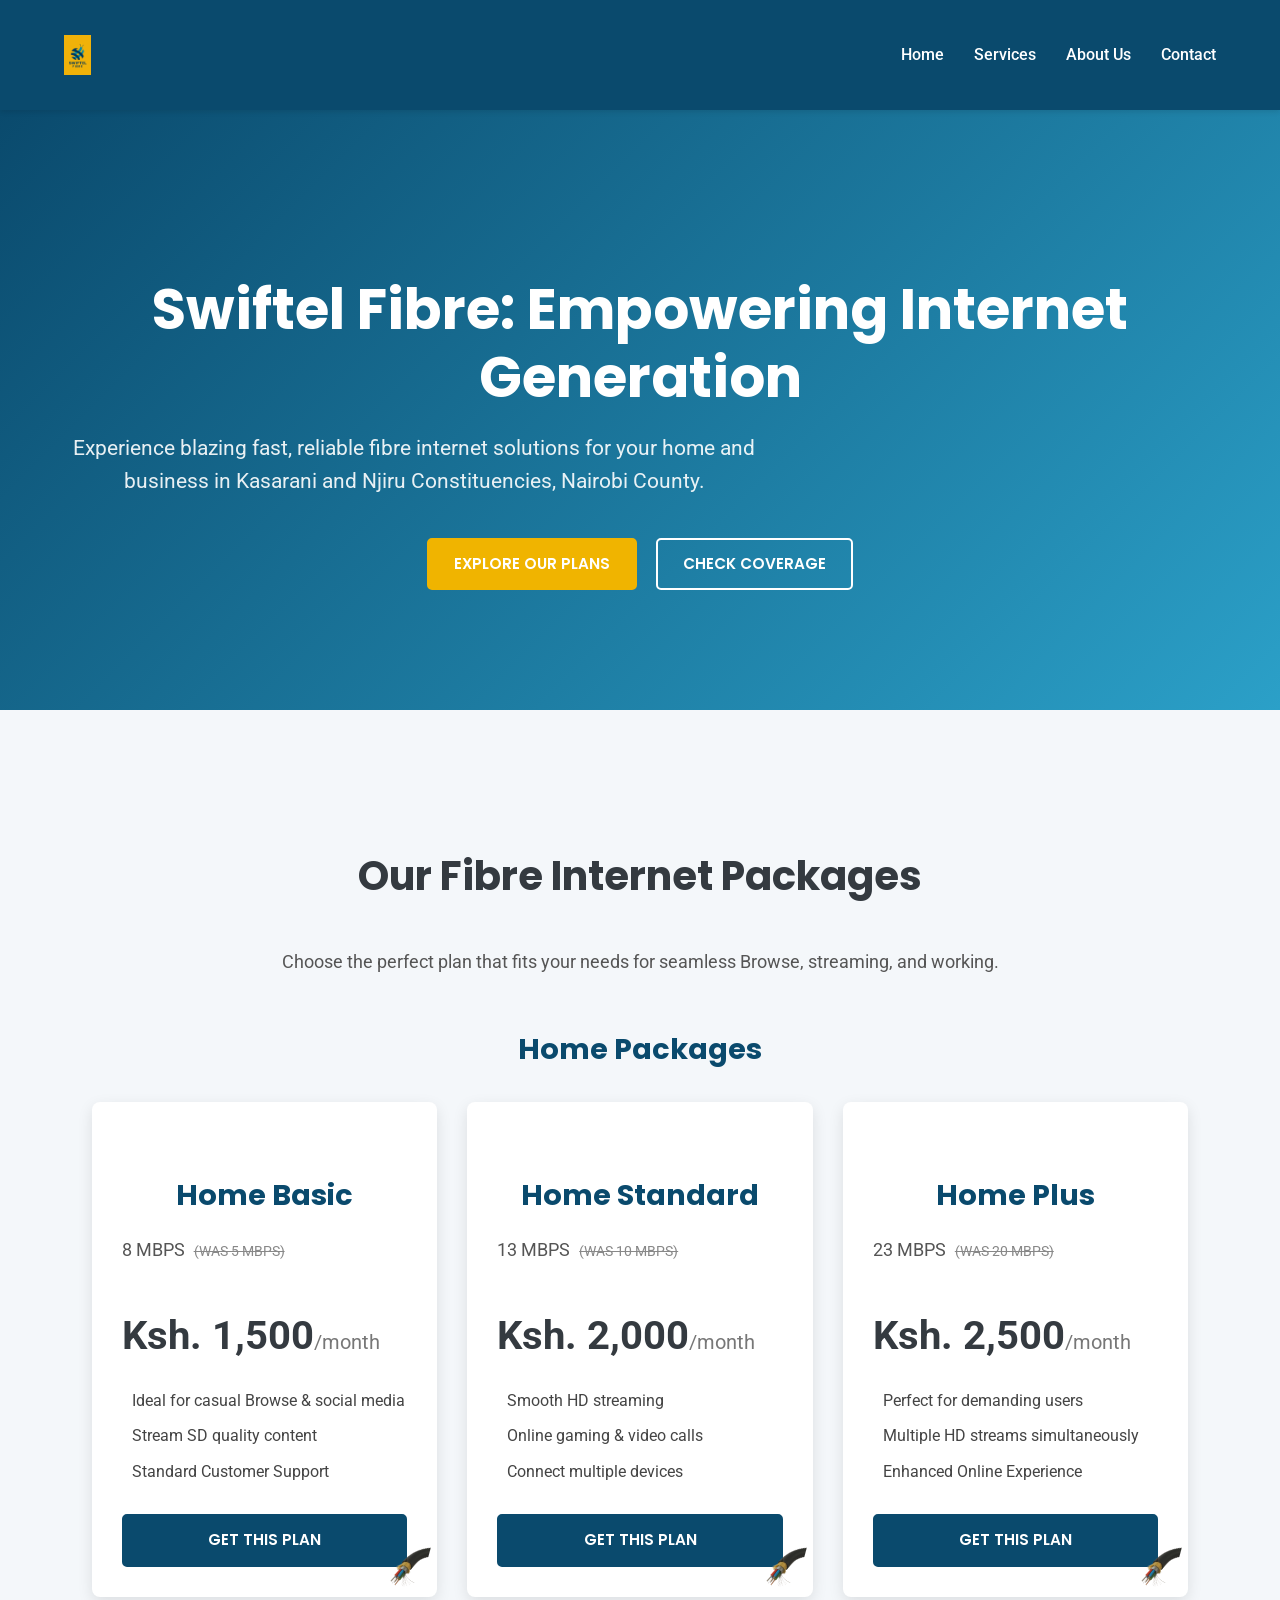
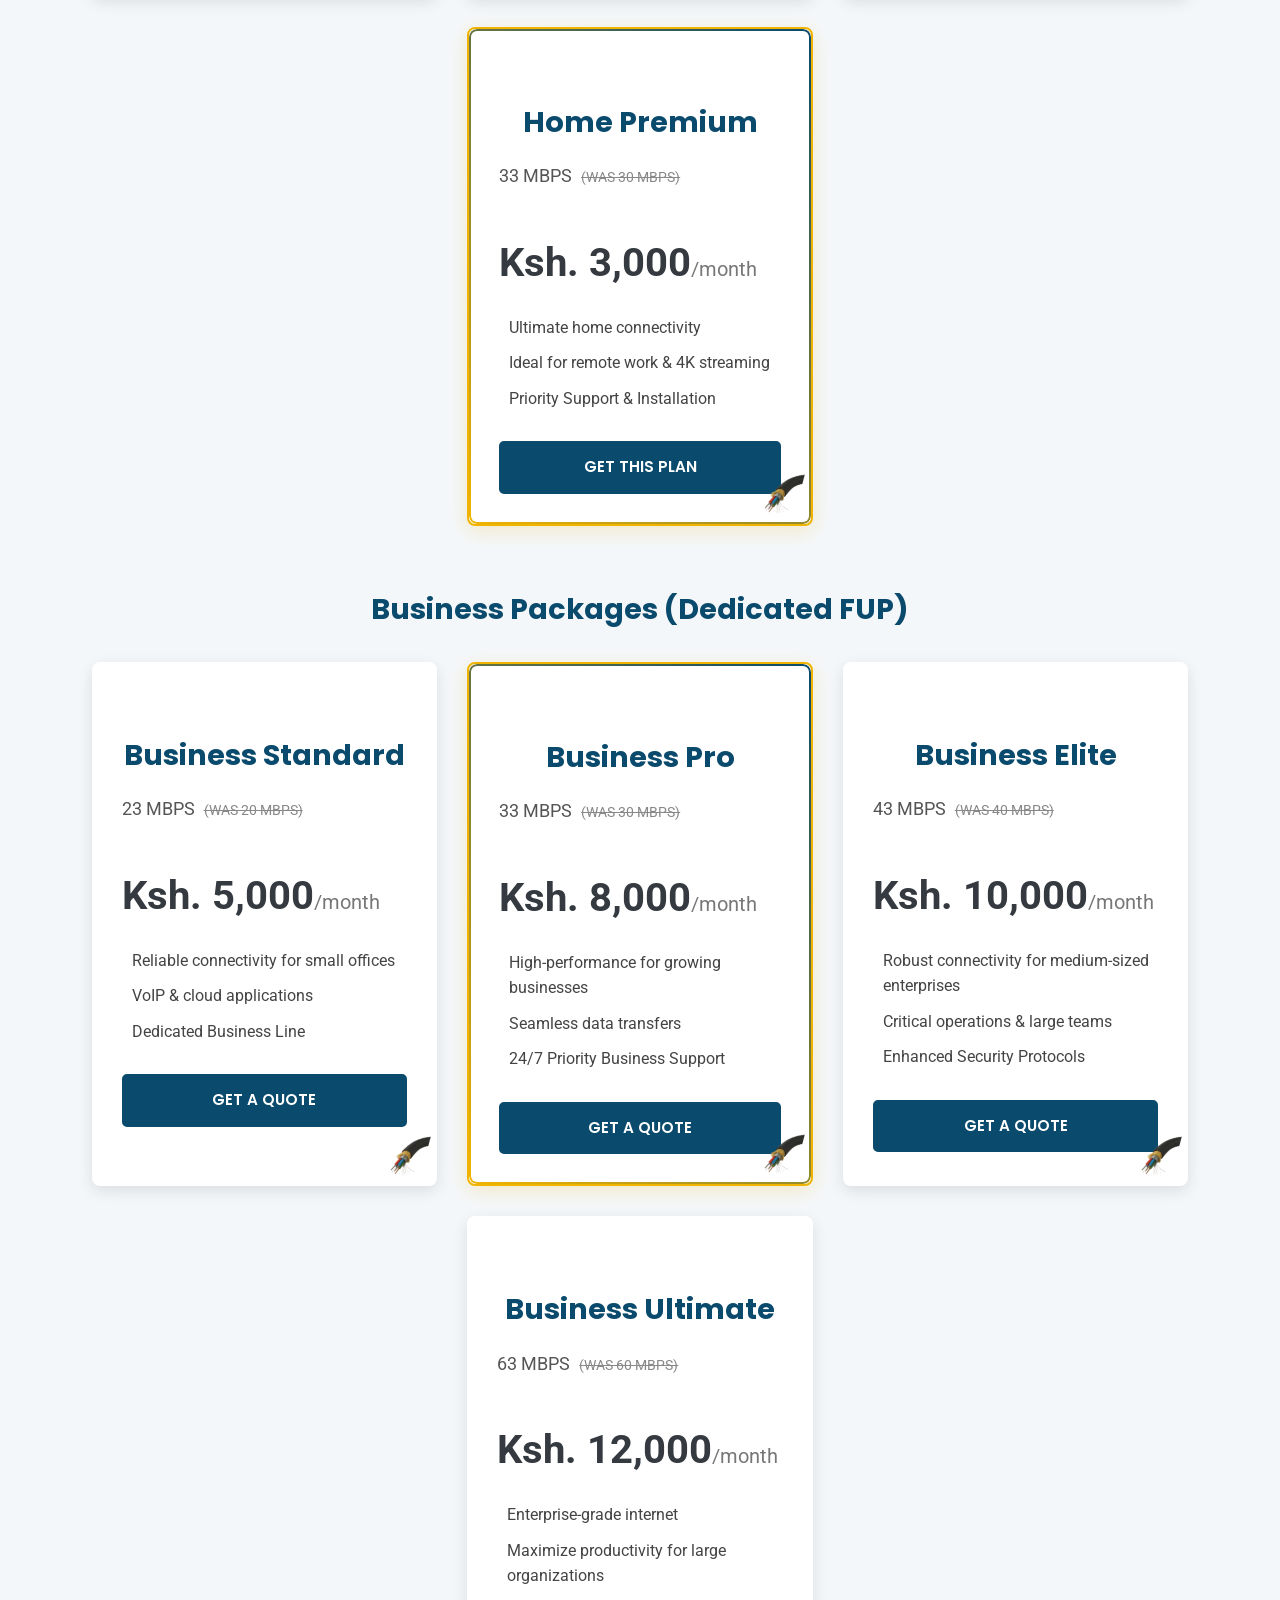
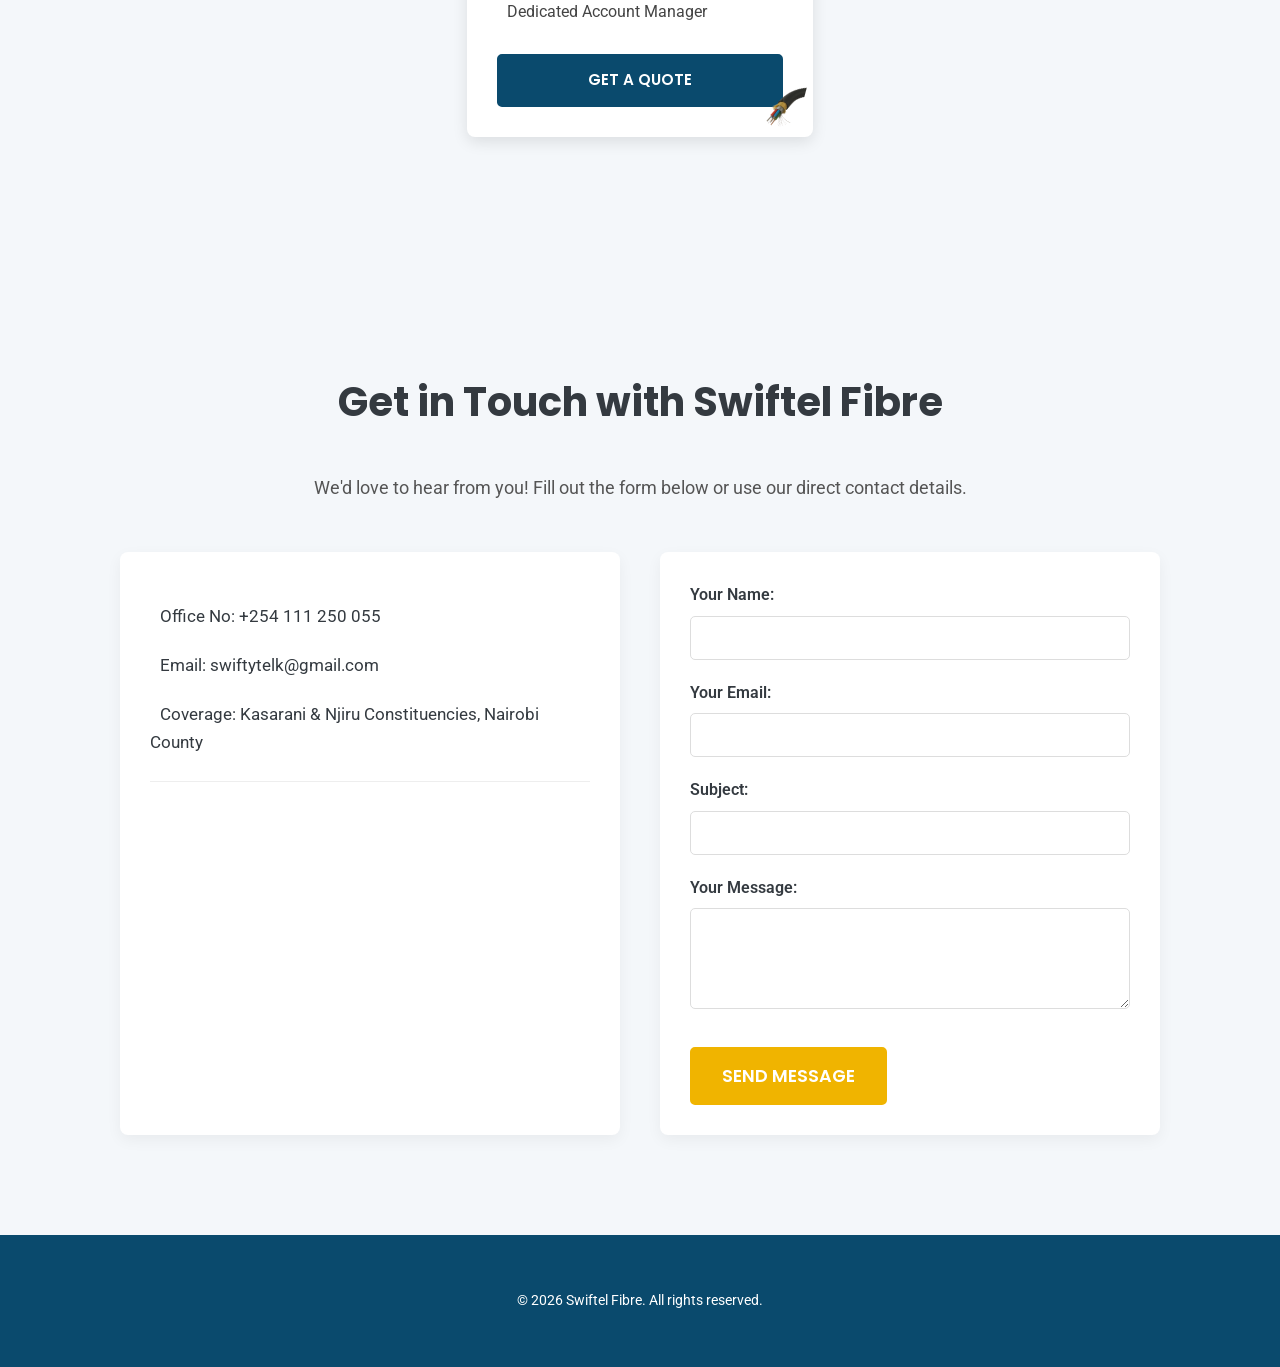
==== commit 7122d331: "commit 12" ====
--- a/pages/index.html
+++ b/pages/index.html
@@ -4,6 +4,7 @@
     <meta charset="UTF-8">
     <meta name="viewport" content="width=device-width, initial-scale=1.0">
     <title>Swiftel Fibre - Empowering Internet Generation</title>
+    <link rel="icon" type="image/png" href="..assets/images/logo.png">
     <link rel="stylesheet" href="../css/styles.css">
     <link href="https://fonts.googleapis.com/css2?family=Poppins:wght@400;600;700&family=Roboto:wght@400;500&display=swap" rel="stylesheet">
     <link rel="stylesheet" href="../assets/fontawesome/css/all.min.css">
@@ -14,7 +15,7 @@
         <div class="container">
             <div class="logo">
                 <a href="#">
-                    <img src="../assets/images/logo.png" alt="Swiftel Fibre Logo" class="logo-img">
+                    <img src="../assets/images/Official Logo.png" alt="Swiftel Fibre Logo" class="logo-img">
                 </a>
             </div>
             <nav class="main-nav">
--- a/css/styles.css
+++ b/css/styles.css
@@ -257,7 +257,7 @@
     text-align: left;
     transition: transform 0.3s ease, box-shadow 0.3s ease;
     position: relative;
-    overflow: hidden; /* Important for the gradient border effect */
+    overflow: hidden; /* Important for the gradient border effect and fibre accent */
 }
 
 /* Gradient Border on Hover for Cards */
@@ -306,6 +306,37 @@
     box-shadow: 0 10px 25px rgba(0,0,0,0.15);
 }
 
+/* Fibre optic accent for cards - NOW USING AN IMAGE */
+.service-cards .card::after {
+    content: ''; /* Still needed for pseudo-elements */
+    position: absolute;
+    /* --- UPDATED POSITIONING HERE --- */
+    bottom: 0; /* Furthest bottom */
+    right: 0;  /* Furthest right */
+    /* --- END UPDATED POSITIONING --- */
+    width: 60px;  /* Adjust this width based on the actual size you want the image */
+    height: 60px; /* Adjust this height based on the actual size you want the image */
+
+    /* IMPORTANT: Ensure 'fibre-cable-accent.png' is a transparent PNG version of the image */
+    background-image: url('../assets/images/fibre-accents/fibre-cable-accent.png'); /* <-- REPLACE 'fibre-cable-accent.png' with your image file name */
+    background-size: contain; /* Ensures the entire image fits within the defined width/height */
+    background-repeat: no-repeat; /* Prevents the image from repeating */
+    background-position: center; /* Centers the image within its allocated space */
+
+    z-index: 2; /* Ensures it stays above other content if necessary */
+    opacity: 0.9; /* Make it slightly transparent initially */
+    transform: scale(0.9) rotate(15deg); /* Start slightly smaller and angled for dynamic effect */
+    transition: transform 0.3s ease-out, opacity 0.3s ease-out; /* Smooth transitions */
+    pointer-events: none; /* Important: Ensures the pseudo-element doesn't block clicks on card content */
+}
+
+/* Hover effect for the fibre accent */
+.service-cards .card:hover::after {
+    transform: scale(1.05) rotate(20deg); /* Slightly larger and more rotated on hover */
+    opacity: 1; /* Fully opaque on hover */
+}
+
+
 .service-cards .card h3 {
     color: var(--primary-blue); /* Dark blue for card titles */
     margin-bottom: 10px;
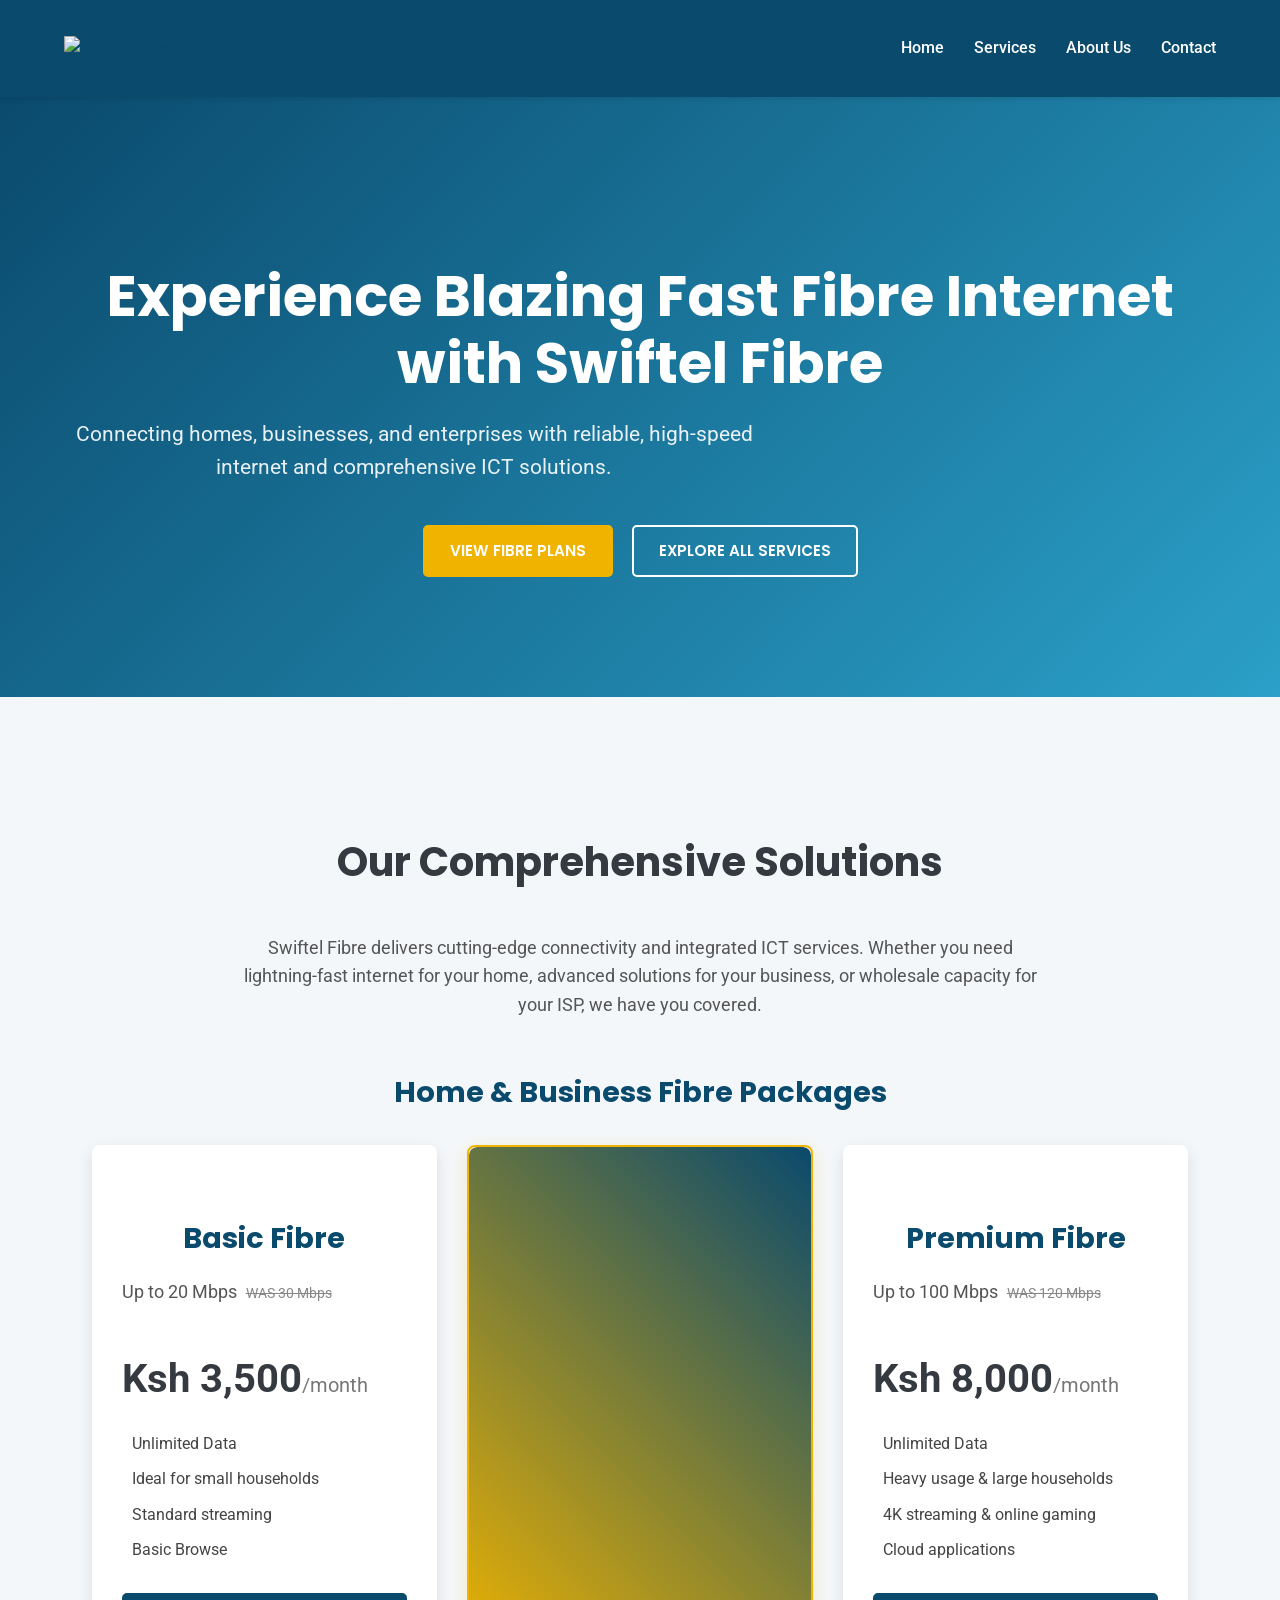
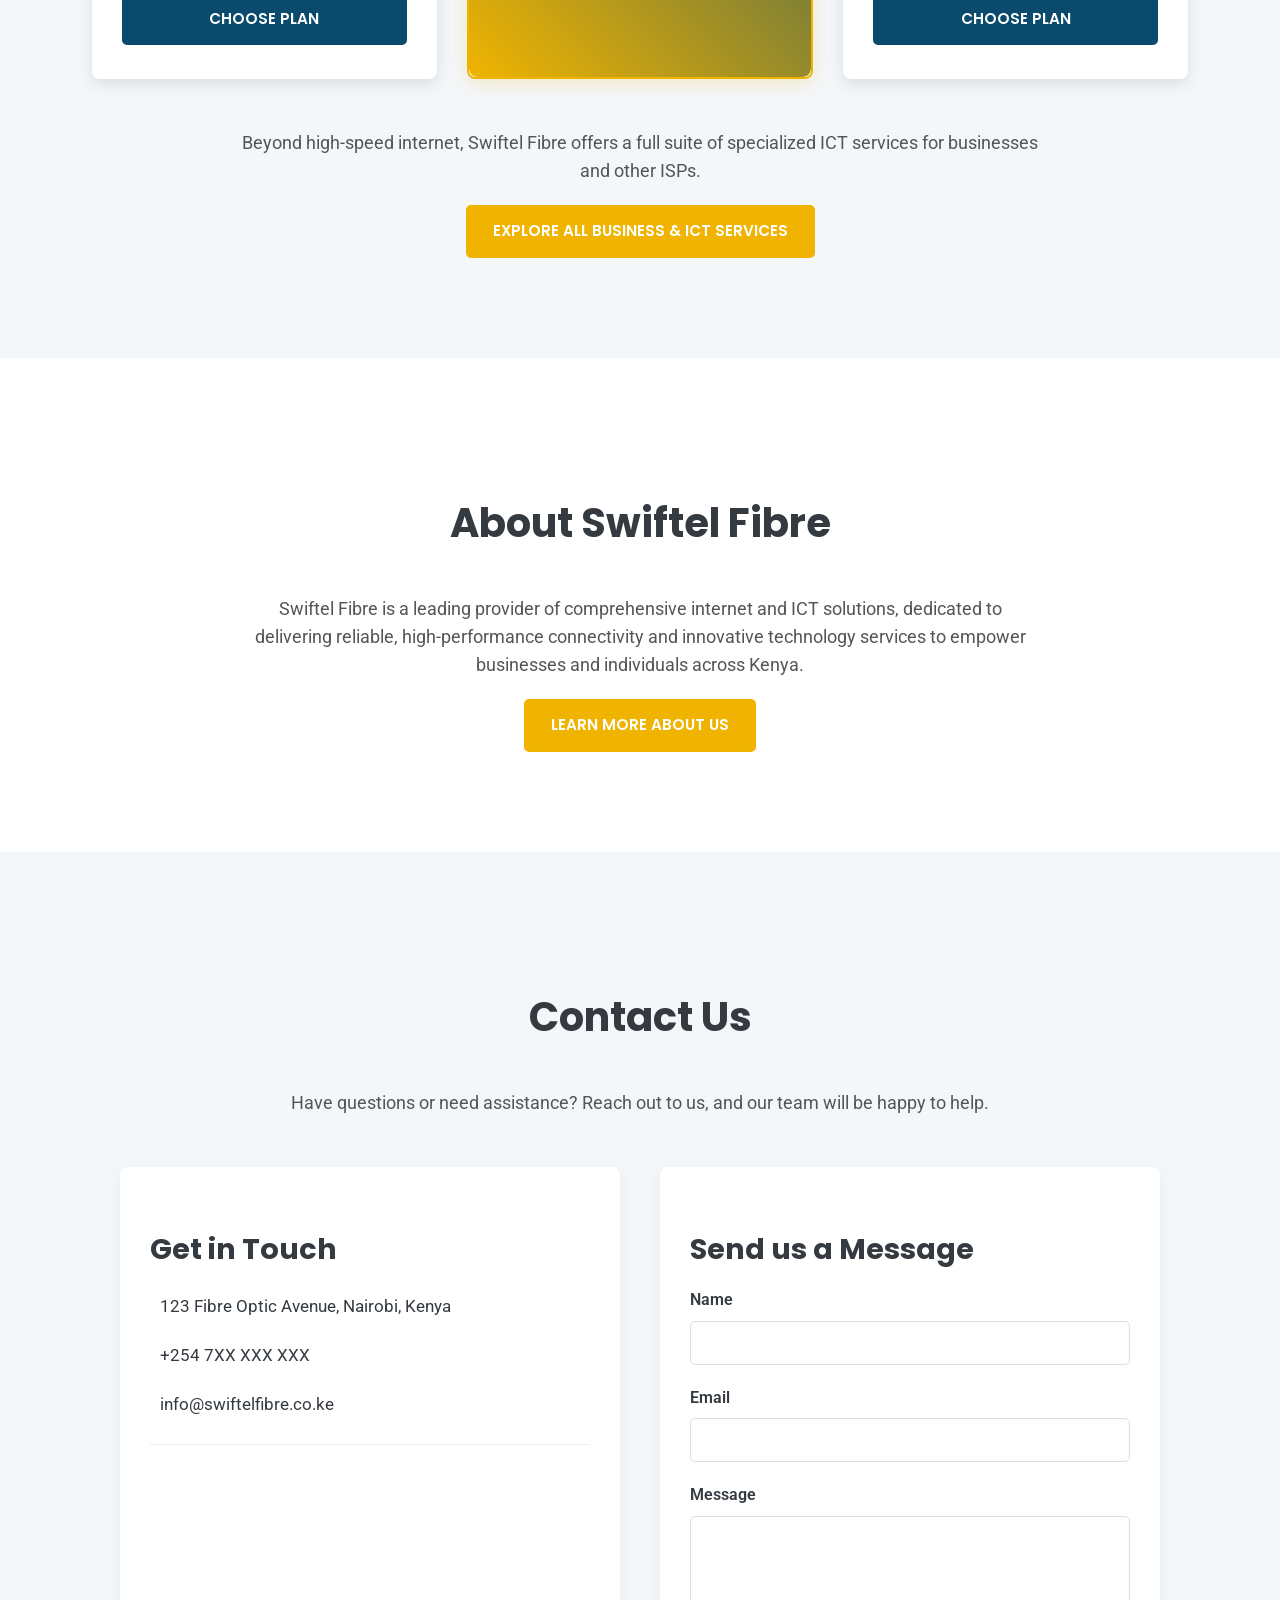
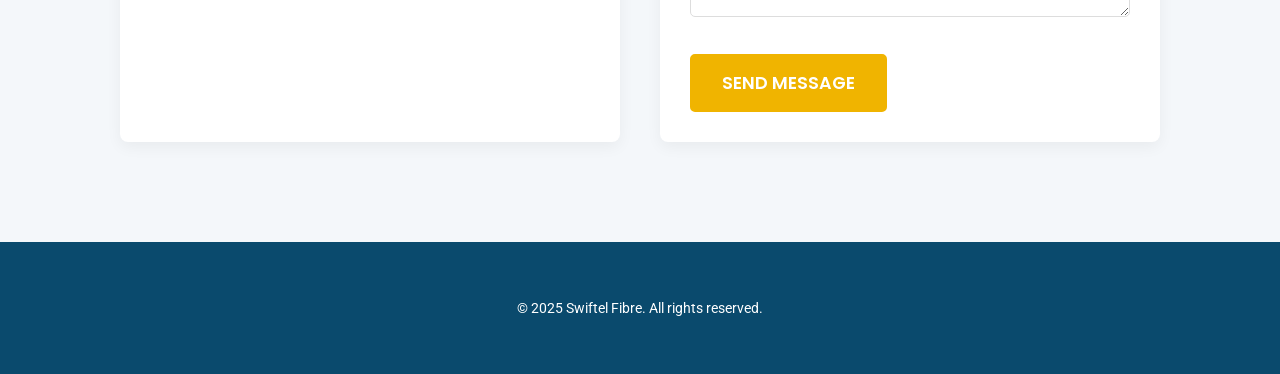
==== commit 72574499: "commit16" ====
--- a/pages/index.html
+++ b/pages/index.html
@@ -3,221 +3,157 @@
 <head>
     <meta charset="UTF-8">
     <meta name="viewport" content="width=device-width, initial-scale=1.0">
-    <title>Swiftel Fibre - Empowering Internet Generation</title>
-    <link rel="icon" type="image/png" href="..assets/images/logo.png">
+    <title>Swiftel Fibre - Empowering Connectivity & Innovation</title>
+    <link rel="icon" type="image/png" href="../logo.png">
     <link rel="stylesheet" href="../css/styles.css">
     <link href="https://fonts.googleapis.com/css2?family=Poppins:wght@400;600;700&family=Roboto:wght@400;500&display=swap" rel="stylesheet">
     <link rel="stylesheet" href="../assets/fontawesome/css/all.min.css">
 </head>
 <body>
-
     <header class="main-header">
         <div class="container">
             <div class="logo">
                 <a href="#">
-                    <img src="../assets/images/Official Logo.png" alt="Swiftel Fibre Logo" class="logo-img">
+                    <img src="../assets/images/full-swiftel-logo.png" alt="Swiftel Fibre Logo" class="logo-img">
                 </a>
             </div>
             <nav class="main-nav">
                 <ul>
                     <li><a href="#home">Home</a></li>
-                    <li><a href="#services">Services</a></li>
-                    <li><a href="about.html">About Us</a></li> <li><a href="#contact">Contact</a></li>
+                    <li><a href="services.html">Services</a></li> <li><a href="about.html">About Us</a></li>
+                    <li><a href="#contact">Contact</a></li>
                 </ul>
             </nav>
         </div>
     </header>
 
-    <section id="home" class="hero-section">
-        <div class="container">
-            <h1>Swiftel Fibre: Empowering Internet Generation</h1>
-            <p>Experience blazing fast, reliable fibre internet solutions for your home and business in Kasarani and Njiru Constituencies, Nairobi County.</p>
-            <a href="#services" class="btn primary-btn">Explore Our Plans</a>
-            <a href="#contact" class="btn secondary-btn">Check Coverage</a>
-        </div>
-    </section>
+    <main>
+        <section class="hero-section" id="home">
+            <div class="container">
+                <h1>Experience Blazing Fast Fibre Internet with Swiftel Fibre</h1>
+                <p>Connecting homes, businesses, and enterprises with reliable, high-speed internet and comprehensive ICT solutions.</p>
+                <div class="hero-buttons">
+                    <a href="#fibre-plans" class="btn primary-btn">View Fibre Plans</a>
+                    <a href="services.html" class="btn secondary-btn">Explore All Services</a> </div>
+            </div>
+        </section>
 
-    <section id="services" class="services-section">
-        <div class="container">
-            <h2>Our Fibre Internet Packages</h2>
-            <p class="section-description">Choose the perfect plan that fits your needs for seamless Browse, streaming, and working.</p>
+        <section class="services-section" id="services">
+            <div class="container">
+                <h2>Our Comprehensive Solutions</h2>
+                <p class="section-description">
+                    Swiftel Fibre delivers cutting-edge connectivity and integrated ICT services. Whether you need lightning-fast internet for your home, advanced solutions for your business, or wholesale capacity for your ISP, we have you covered.
+                </p>
 
-            <h3>Home Packages</h3>
-            <div class="service-cards">
-                <div class="card">
-                    <h3>Home Basic</h3>
-                    <p class="speed">8 MBPS <span class="was-speed">(WAS 5 MBPS)</span></p>
-                    <p class="price">Ksh. 1,500<span>/month</span></p>
-                    <ul>
-                        <li><i class="fas fa-check-circle"></i> Ideal for casual Browse & social media</li>
-                        <li><i class="fas fa-check-circle"></i> Stream SD quality content</li>
-                        <li><i class="fas fa-check-circle"></i> Standard Customer Support</li>
-                    </ul>
-                    <a href="#contact" class="btn card-btn">Get This Plan</a>
-                </div>
+                <h3 id="fibre-plans">Home & Business Fibre Packages</h3>
+                <div class="service-cards">
+                    <div class="card">
+                        <h3>Basic Fibre</h3>
+                        <p class="speed">Up to 20 Mbps <span class="was-speed">WAS 30 Mbps</span></p>
+                        <p class="price">Ksh 3,500<span>/month</span></p>
+                        <ul>
+                            <li><i class="fas fa-check-circle"></i> Unlimited Data</li>
+                            <li><i class="fas fa-check-circle"></i> Ideal for small households</li>
+                            <li><i class="fas fa-check-circle"></i> Standard streaming</li>
+                            <li><i class="fas fa-check-circle"></i> Basic Browse</li>
+                        </ul>
+                        <a href="#" class="btn card-btn">Choose Plan</a>
+                    </div>
 
-                <div class="card">
-                    <h3>Home Standard</h3>
-                    <p class="speed">13 MBPS <span class="was-speed">(WAS 10 MBPS)</span></p>
-                    <p class="price">Ksh. 2,000<span>/month</span></p>
-                    <ul>
-                        <li><i class="fas fa-check-circle"></i> Smooth HD streaming</li>
-                        <li><i class="fas fa-check-circle"></i> Online gaming & video calls</li>
-                        <li><i class="fas fa-check-circle"></i> Connect multiple devices</li>
-                    </ul>
-                    <a href="#contact" class="btn card-btn">Get This Plan</a>
-                </div>
+                    <div class="card featured">
+                        <h3>Standard Fibre</h3>
+                        <p class="speed">Up to 50 Mbps <span class="was-speed">WAS 60 Mbps</span></p>
+                        <p class="price">Ksh 5,000<span>/month</span></p>
+                        <ul>
+                            <li><i class="fas fa-check-circle"></i> Unlimited Data</li>
+                            <li><i class="fas fa-check-circle"></i> Perfect for families</li>
+                            <li><i class="fas fa-check-circle"></i> HD streaming & gaming</li>
+                            <li><i class="fas fa-check-circle"></i> Multiple devices</li>
+                        </ul>
+                        <a href="#" class="btn card-btn">Choose Plan</a>
+                    </div>
 
-                <div class="card">
-                    <h3>Home Plus</h3>
-                    <p class="speed">23 MBPS <span class="was-speed">(WAS 20 MBPS)</span></p>
-                    <p class="price">Ksh. 2,500<span>/month</span></p>
-                    <ul>
-                        <li><i class="fas fa-check-circle"></i> Perfect for demanding users</li>
-                        <li><i class="fas fa-check-circle"></i> Multiple HD streams simultaneously</li>
-                        <li><i class="fas fa-check-circle"></i> Enhanced Online Experience</li>
-                    </ul>
-                    <a href="#contact" class="btn card-btn">Get This Plan</a>
-                </div>
-
-                <div class="card featured">
-                    <h3>Home Premium</h3>
-                    <p class="speed">33 MBPS <span class="was-speed">(WAS 30 MBPS)</span></p>
-                    <p class="price">Ksh. 3,000<span>/month</span></p>
-                    <ul>
-                        <li><i class="fas fa-check-circle"></i> Ultimate home connectivity</li>
-                        <li><i class="fas fa-check-circle"></i> Ideal for remote work & 4K streaming</li>
-                        <li><i class="fas fa-check-circle"></i> Priority Support & Installation</li>
-                    </ul>
-                    <a href="#contact" class="btn card-btn">Get This Plan</a>
-                </div>
-            </div>
-
-            <h3 style="margin-top: 60px;">Business Packages (Dedicated FUP)</h3>
-            <div class="service-cards">
-                <div class="card">
-                    <h3>Business Standard</h3>
-                    <p class="speed">23 MBPS <span class="was-speed">(WAS 20 MBPS)</span></p>
-                    <p class="price">Ksh. 5,000<span>/month</span></p>
-                    <ul>
-                        <li><i class="fas fa-check-circle"></i> Reliable connectivity for small offices</li>
-                        <li><i class="fas fa-check-circle"></i> VoIP & cloud applications</li>
-                        <li><i class="fas fa-check-circle"></i> Dedicated Business Line</li>
-                    </ul>
-                    <a href="#contact" class="btn card-btn">Get a Quote</a>
-                </div>
-
-                <div class="card featured">
-                    <h3>Business Pro</h3>
-                    <p class="speed">33 MBPS <span class="was-speed">(WAS 30 MBPS)</span></p>
-                    <p class="price">Ksh. 8,000<span>/month</span></p>
-                    <ul>
-                        <li><i class="fas fa-check-circle"></i> High-performance for growing businesses</li>
-                        <li><i class="fas fa-check-circle"></i> Seamless data transfers</li>
-                        <li><i class="fas fa-check-circle"></i> 24/7 Priority Business Support</li>
-                    </ul>
-                    <a href="#contact" class="btn card-btn">Get a Quote</a>
-                </div>
-
-                <div class="card">
-                    <h3>Business Elite</h3>
-                    <p class="speed">43 MBPS <span class="was-speed">(WAS 40 MBPS)</span></p>
-                    <p class="price">Ksh. 10,000<span>/month</span></p>
-                    <ul>
-                        <li><i class="fas fa-check-circle"></i> Robust connectivity for medium-sized enterprises</li>
-                        <li><i class="fas fa-check-circle"></i> Critical operations & large teams</li>
-                        <li><i class="fas fa-check-circle"></i> Enhanced Security Protocols</li>
-                    </ul>
-                    <a href="#contact" class="btn card-btn">Get a Quote</a>
-                </div>
-
-                <div class="card">
-                    <h3>Business Ultimate</h3>
-                    <p class="speed">63 MBPS <span class="was-speed">(WAS 60 MBPS)</span></p>
-                    <p class="price">Ksh. 12,000<span>/month</span></p>
-                    <ul>
-                        <li><i class="fas fa-check-circle"></i> Enterprise-grade internet</li>
-                        <li><i class="fas fa-check-circle"></i> Maximize productivity for large organizations</li>
-                        <li><i class="fas fa-check-circle"></i> Dedicated Account Manager</li>
-                    </ul>
-                    <a href="#contact" class="btn card-btn">Get a Quote</a>
-                </div>
-            </div>
-        </div>
-    </section>
-
-    <section id="contact" class="contact-section">
-        <div class="container">
-            <h2>Get in Touch with Swiftel Fibre</h2>
-            <p class="section-description">We'd love to hear from you! Fill out the form below or use our direct contact details.</p>
-
-            <div class="contact-content">
-                <div class="contact-info">
-                    <p><i class="fas fa-phone-alt"></i> Office No: +254 111 250 055</p>
-                    <p><i class="fas fa-envelope"></i> Email: swiftytelk@gmail.com</p>
-                    <p><i class="fas fa-map-marker-alt"></i> Coverage: Kasarani & Njiru Constituencies, Nairobi County</p>
-                    <div class="contact-social-links">
-                        <a href="mailto:swiftytelk@gmail.com" target="_blank" aria-label="Email"><i class="fas fa-envelope"></i></a>
-                        <a href="https://instagram.com/swiftel.fibre" target="_blank" aria-label="Instagram"><i class="fab fa-instagram"></i></a>
-                        <a href="https://wa.me/254111250055" target="_blank" aria-label="WhatsApp"><i class="fab fa-whatsapp"></i></a>
-                        <a href="https://facebook.com/Geoffreynganga.co.ke" target="_blank" aria-label="Facebook"><i class="fab fa-facebook-f"></i></a>
-                        <a href="https://tiktok.com/@swiftel.fibre" target="_blank" aria-label="TikTok"><i class="fab fa-tiktok"></i></a>
+                    <div class="card">
+                        <h3>Premium Fibre</h3>
+                        <p class="speed">Up to 100 Mbps <span class="was-speed">WAS 120 Mbps</span></p>
+                        <p class="price">Ksh 8,000<span>/month</span></p>
+                        <ul>
+                            <li><i class="fas fa-check-circle"></i> Unlimited Data</li>
+                            <li><i class="fas fa-check-circle"></i> Heavy usage & large households</li>
+                            <li><i class="fas fa-check-circle"></i> 4K streaming & online gaming</li>
+                            <li><i class="fas fa-check-circle"></i> Cloud applications</li>
+                        </ul>
+                        <a href="#" class="btn card-btn">Choose Plan</a>
                     </div>
                 </div>
 
-                <div class="contact-form">
-                    <form id="contactForm" action="https://formspree.io/f/xldbyzyn" method="POST">
-                        <div class="form-group">
-                            <label for="name">Your Name:</label>
-                            <input type="text" id="name" name="name" required>
-                        </div>
-                        <div class="form-group">
-                            <label for="email">Your Email:</label>
-                            <input type="email" id="email" name="_replyto" required>
-                        </div>
-                        <div class="form-group">
-                            <label for="subject">Subject:</label>
-                            <input type="text" id="subject" name="subject" required>
-                        </div>
-                        <div class="form-group">
-                            <label for="message">Your Message:</label>
-                            <textarea id="message" name="message" rows="5" required></textarea>
-                        </div>
-                        <input type="hidden" name="_redirect" value="https://swiftel-fibre.github.io/pages/index.html?success=true#contact">
-                        <button type="submit" class="btn primary-btn">Send Message</button>
-                    </form>
+                <div style="margin-top: 50px;">
+                    <p class="section-description" style="margin-bottom: 20px;">
+                        Beyond high-speed internet, Swiftel Fibre offers a full suite of specialized ICT services for businesses and other ISPs.
+                    </p>
+                    <a href="services.html" class="btn primary-btn">Explore All Business & ICT Services</a>
                 </div>
             </div>
-        </div>
-    </section>
+        </section>
+
+        <section class="about-section">
+            <div class="container">
+                <h2>About Swiftel Fibre</h2>
+                <p class="section-description">
+                    Swiftel Fibre is a leading provider of comprehensive internet and ICT solutions, dedicated to delivering reliable, high-performance connectivity and innovative technology services to empower businesses and individuals across Kenya.
+                </p>
+                <a href="about.html" class="btn primary-btn">Learn More About Us</a>
+            </div>
+        </section>
+
+        <section class="contact-section" id="contact">
+            <div class="container">
+                <h2>Contact Us</h2>
+                <p class="section-description">
+                    Have questions or need assistance? Reach out to us, and our team will be happy to help.
+                </p>
+
+                <div class="contact-content">
+                    <div class="contact-info">
+                        <h3>Get in Touch</h3>
+                        <p><i class="fas fa-map-marker-alt"></i> 123 Fibre Optic Avenue, Nairobi, Kenya</p>
+                        <p><i class="fas fa-phone"></i> +254 7XX XXX XXX</p>
+                        <p><i class="fas fa-envelope"></i> info@swiftelfibre.co.ke</p>
+                        <div class="contact-social-links">
+                            <a href="#" aria-label="Facebook"><i class="fab fa-facebook-f"></i></a>
+                            <a href="#" aria-label="Twitter"><i class="fab fa-twitter"></i></a>
+                            <a href="#" aria-label="LinkedIn"><i class="fab fa-linkedin-in"></i></a>
+                            <a href="#" aria-label="Instagram"><i class="fab fa-instagram"></i></a>
+                        </div>
+                    </div>
+
+                    <div class="contact-form">
+                        <h3>Send us a Message</h3>
+                        <form action="#" method="POST">
+                            <div class="form-group">
+                                <label for="name">Name</label>
+                                <input type="text" id="name" name="name" required>
+                            </div>
+                            <div class="form-group">
+                                <label for="email">Email</label>
+                                <input type="email" id="email" name="email" required>
+                            </div>
+                            <div class="form-group">
+                                <label for="message">Message</label>
+                                <textarea id="message" name="message" rows="5" required></textarea>
+                            </div>
+                            <button type="submit" class="btn primary-btn">Send Message</button>
+                        </form>
+                    </div>
+                </div>
+            </div>
+        </section>
+    </main>
 
     <footer class="main-footer">
         <div class="container">
-            <p>&copy; <span id="current-year"></span> Swiftel Fibre. All rights reserved.</p>
-            </div>
+            <p>&copy; 2025 Swiftel Fibre. All rights reserved.</p>
+        </div>
     </footer>
-
-    <script>
-        // JavaScript to dynamically update the current year in the footer
-        document.getElementById('current-year').textContent = new Date().getFullYear();
-
-        // JavaScript to clear the form after successful submission redirection
-        document.addEventListener('DOMContentLoaded', function() {
-            const contactForm = document.getElementById('contactForm');
-            const urlParams = new URLSearchParams(window.location.search);
-
-            // Check if the URL contains '?success=true'
-            if (urlParams.has('success') && urlParams.get('success') === 'true') {
-                if (contactForm) {
-                    contactForm.reset(); // Clears all form fields
-
-                    // Optional: Remove the '?success=true' from the URL for a cleaner look
-                    // This prevents the form from clearing again if the user refreshes the page directly
-                    const cleanUrl = window.location.protocol + "//" + window.location.host + window.location.pathname + window.location.hash;
-                    history.replaceState(null, null, cleanUrl);
-                }
-            }
-        });
-    </script>
 </body>
-</html>
+</html>
--- a/css/styles.css
+++ b/css/styles.css
@@ -257,9 +257,10 @@
     text-align: left;
     transition: transform 0.3s ease, box-shadow 0.3s ease;
     position: relative;
-    overflow: hidden; /* Important for the gradient border effect and fibre accent */
-}
-
+    overflow: hidden; /* Important for the gradient border effect */
+}
+
+/* Gradient Border on Hover for Cards */
 /* Gradient Border on Hover for Cards */
 .service-cards .card::before {
     content: '';
@@ -272,12 +273,18 @@
     padding: 2px; /* Thickness of the border */
     /* Gradient from yellow to light blue */
     background: linear-gradient(45deg, var(--swiftel-yellow), var(--swiftel-blue-light));
+
     /* Mask to create the border effect */
+    /* --- ADDED STANDARD PROPERTIES HERE --- */
     -webkit-mask:
         linear-gradient(#fff 0 0) content-box,
         linear-gradient(#fff 0 0);
-    -webkit-mask-composite: xor;
-    mask-composite: exclude;
+    -webkit-mask-composite: xor; /* Webkit-specific composition mode */
+    mask-composite: exclude; /* Standard composition mode for 'mask' */
+    mask: linear-gradient(#fff 0 0) content-box,
+          linear-gradient(#fff 0 0); /* Standard mask property */
+    /* --- END ADDED STANDARD PROPERTIES --- */
+
     pointer-events: none; /* Allows clicks to pass through to the card content */
     opacity: 0; /* Hidden by default */
     transition: opacity 0.3s ease;
@@ -306,35 +313,31 @@
     box-shadow: 0 10px 25px rgba(0,0,0,0.15);
 }
 
-/* Fibre optic accent for cards - NOW USING AN IMAGE */
+/* Fibre optic accent for cards - REMOVED/COMMENTED OUT */
+/*
 .service-cards .card::after {
-    content: ''; /* Still needed for pseudo-elements */
+    content: '';
     position: absolute;
-    /* --- UPDATED POSITIONING HERE --- */
-    bottom: 0; /* Furthest bottom */
-    right: 0;  /* Furthest right */
-    /* --- END UPDATED POSITIONING --- */
-    width: 60px;  /* Adjust this width based on the actual size you want the image */
-    height: 60px; /* Adjust this height based on the actual size you want the image */
-
-    /* IMPORTANT: Ensure 'fibre-cable-accent.png' is a transparent PNG version of the image */
-    background-image: url('../assets/images/fibre-accents/fibre-cable-accent.png'); /* <-- REPLACE 'fibre-cable-accent.png' with your image file name */
-    background-size: contain; /* Ensures the entire image fits within the defined width/height */
-    background-repeat: no-repeat; /* Prevents the image from repeating */
-    background-position: center; /* Centers the image within its allocated space */
-
-    z-index: 2; /* Ensures it stays above other content if necessary */
-    opacity: 0.9; /* Make it slightly transparent initially */
-    transform: scale(0.9) rotate(15deg); /* Start slightly smaller and angled for dynamic effect */
-    transition: transform 0.3s ease-out, opacity 0.3s ease-out; /* Smooth transitions */
-    pointer-events: none; /* Important: Ensures the pseudo-element doesn't block clicks on card content */
-}
-
-/* Hover effect for the fibre accent */
+    bottom: 0;
+    right: 0;
+    width: 60px;
+    height: 60px;
+    background-image: url('../assets/images/fibre-accents/fibre-cable-accent.png');
+    background-size: contain;
+    background-repeat: no-repeat;
+    background-position: center;
+    z-index: 2;
+    opacity: 0.9;
+    transform: scale(0.9) rotate(15deg);
+    transition: transform 0.3s ease-out, opacity 0.3s ease-out;
+    pointer-events: none;
+}
+
 .service-cards .card:hover::after {
-    transform: scale(1.05) rotate(20deg); /* Slightly larger and more rotated on hover */
-    opacity: 1; /* Fully opaque on hover */
-}
+    transform: scale(1.05) rotate(20deg);
+    opacity: 1;
+}
+*/
 
 
 .service-cards .card h3 {
@@ -647,6 +650,65 @@
     margin-bottom: 15px; /* For mobile stacking */
 }
 
+/* Styling for Service Detail Blocks on the new services page */
+.service-detail-block {
+    background-color: var(--white-color);
+    border-radius: 8px;
+    box-shadow: 0 5px 15px rgba(0,0,0,0.05);
+    padding: 30px;
+    margin-bottom: 40px; /* Space between blocks */
+    text-align: left; /* Align text within the block */
+}
+
+.service-detail-block h3 {
+    color: var(--primary-blue);
+    font-size: 2em; /* Slightly larger heading for main service titles */
+    margin-bottom: 20px;
+    display: flex;
+    align-items: center;
+}
+
+.service-detail-block h3 i {
+    color: var(--accent-yellow);
+    font-size: 1.2em; /* Icon slightly smaller than text */
+    margin-right: 15px;
+    min-width: 30px; /* Ensure space for icon */
+}
+
+.service-detail-block h4 {
+    color: var(--dark-gray);
+    font-size: 1.4em;
+    margin-top: 30px;
+    margin-bottom: 15px;
+}
+
+.service-detail-block p {
+    font-size: 1.05em;
+    line-height: 1.7;
+    color: #555;
+    margin-bottom: 20px;
+}
+
+.service-detail-block ul {
+    list-style: none;
+    padding: 0;
+    margin-bottom: 20px;
+}
+
+.service-detail-block ul li {
+    margin-bottom: 10px;
+    color: #444;
+    display: flex;
+    align-items: flex-start; /* Align icon and text to the top of the line */
+    font-size: 1em;
+}
+
+.service-detail-block ul li i {
+    color: var(--swiftel-blue-light); /* Blue check/arrow icons */
+    margin-right: 10px;
+    font-size: 1.1em;
+    line-height: 1.6; /* Match line height of text for better alignment */
+}
 
 /* --- Responsive Design Media Queries --- */
 
@@ -769,4 +831,4 @@
         display: block; /* Stack all buttons on very small screens */
         margin: 10px auto;
     }
-}
+}
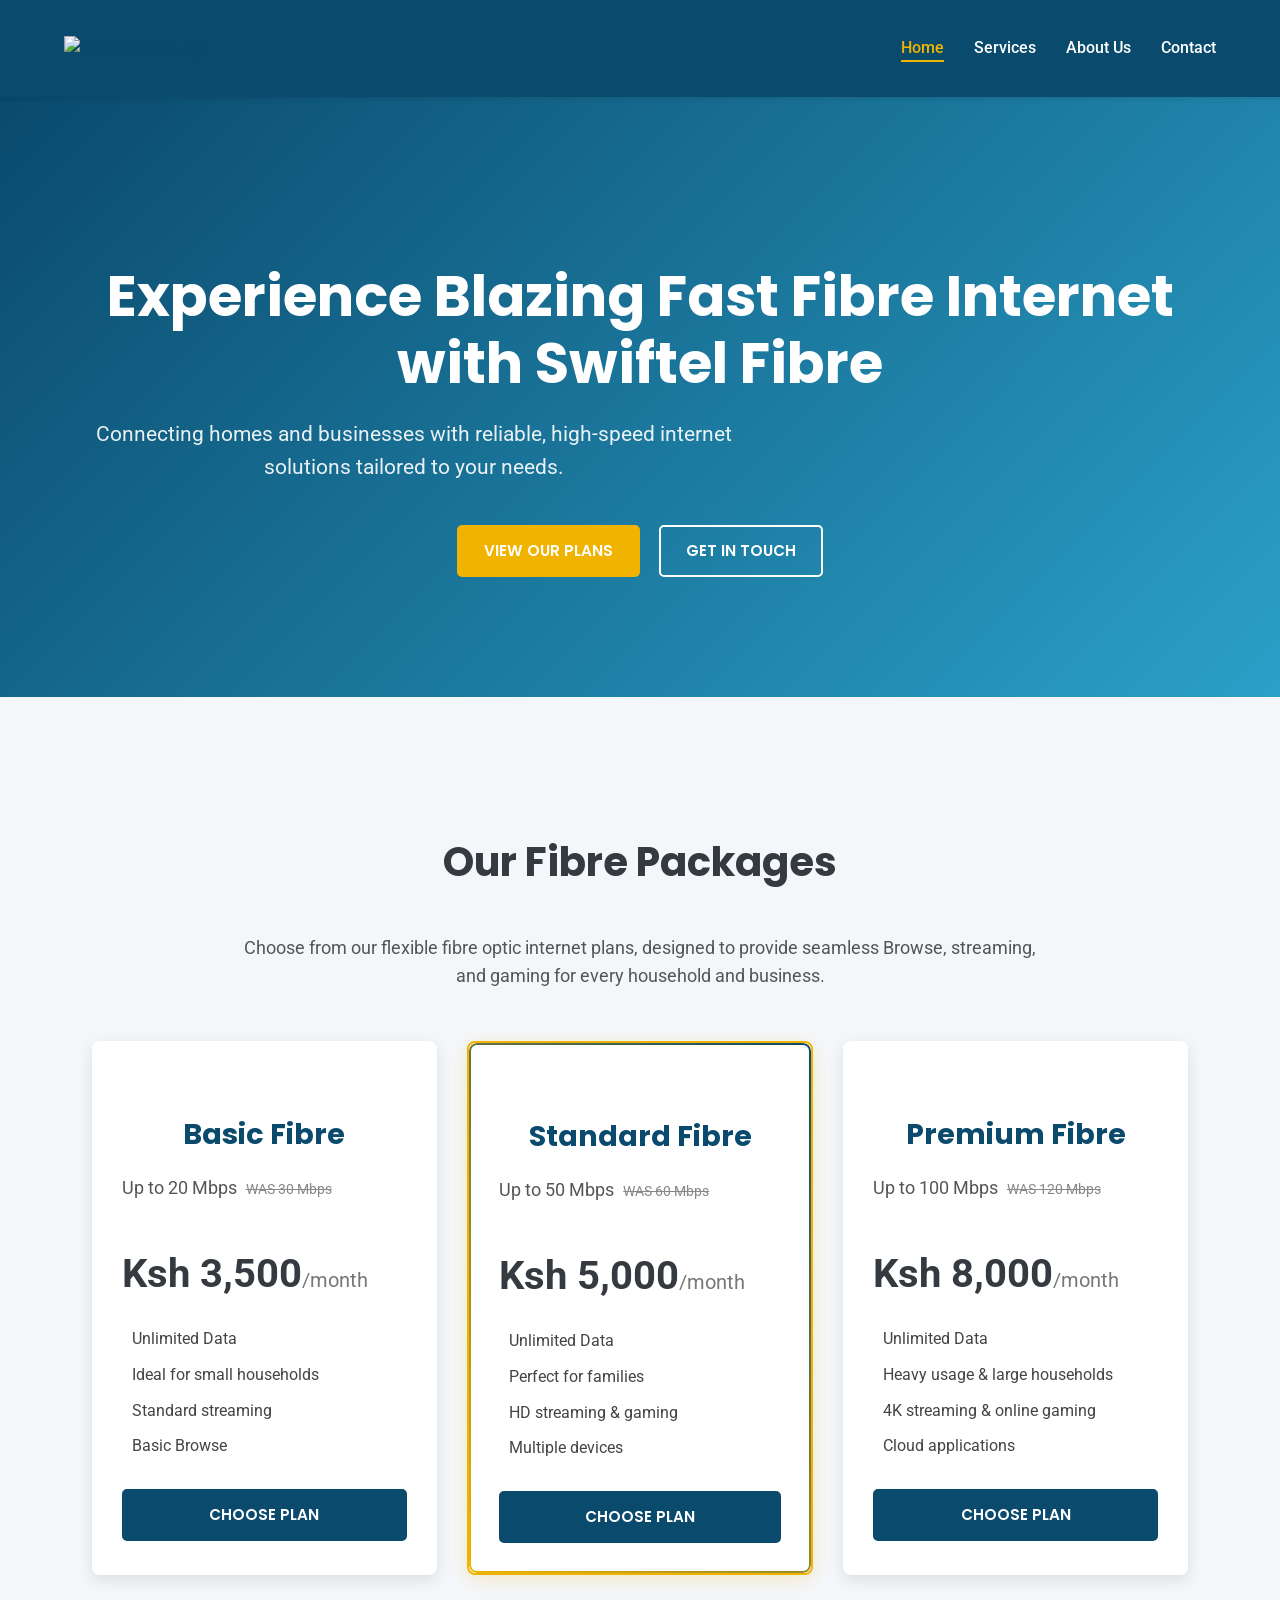
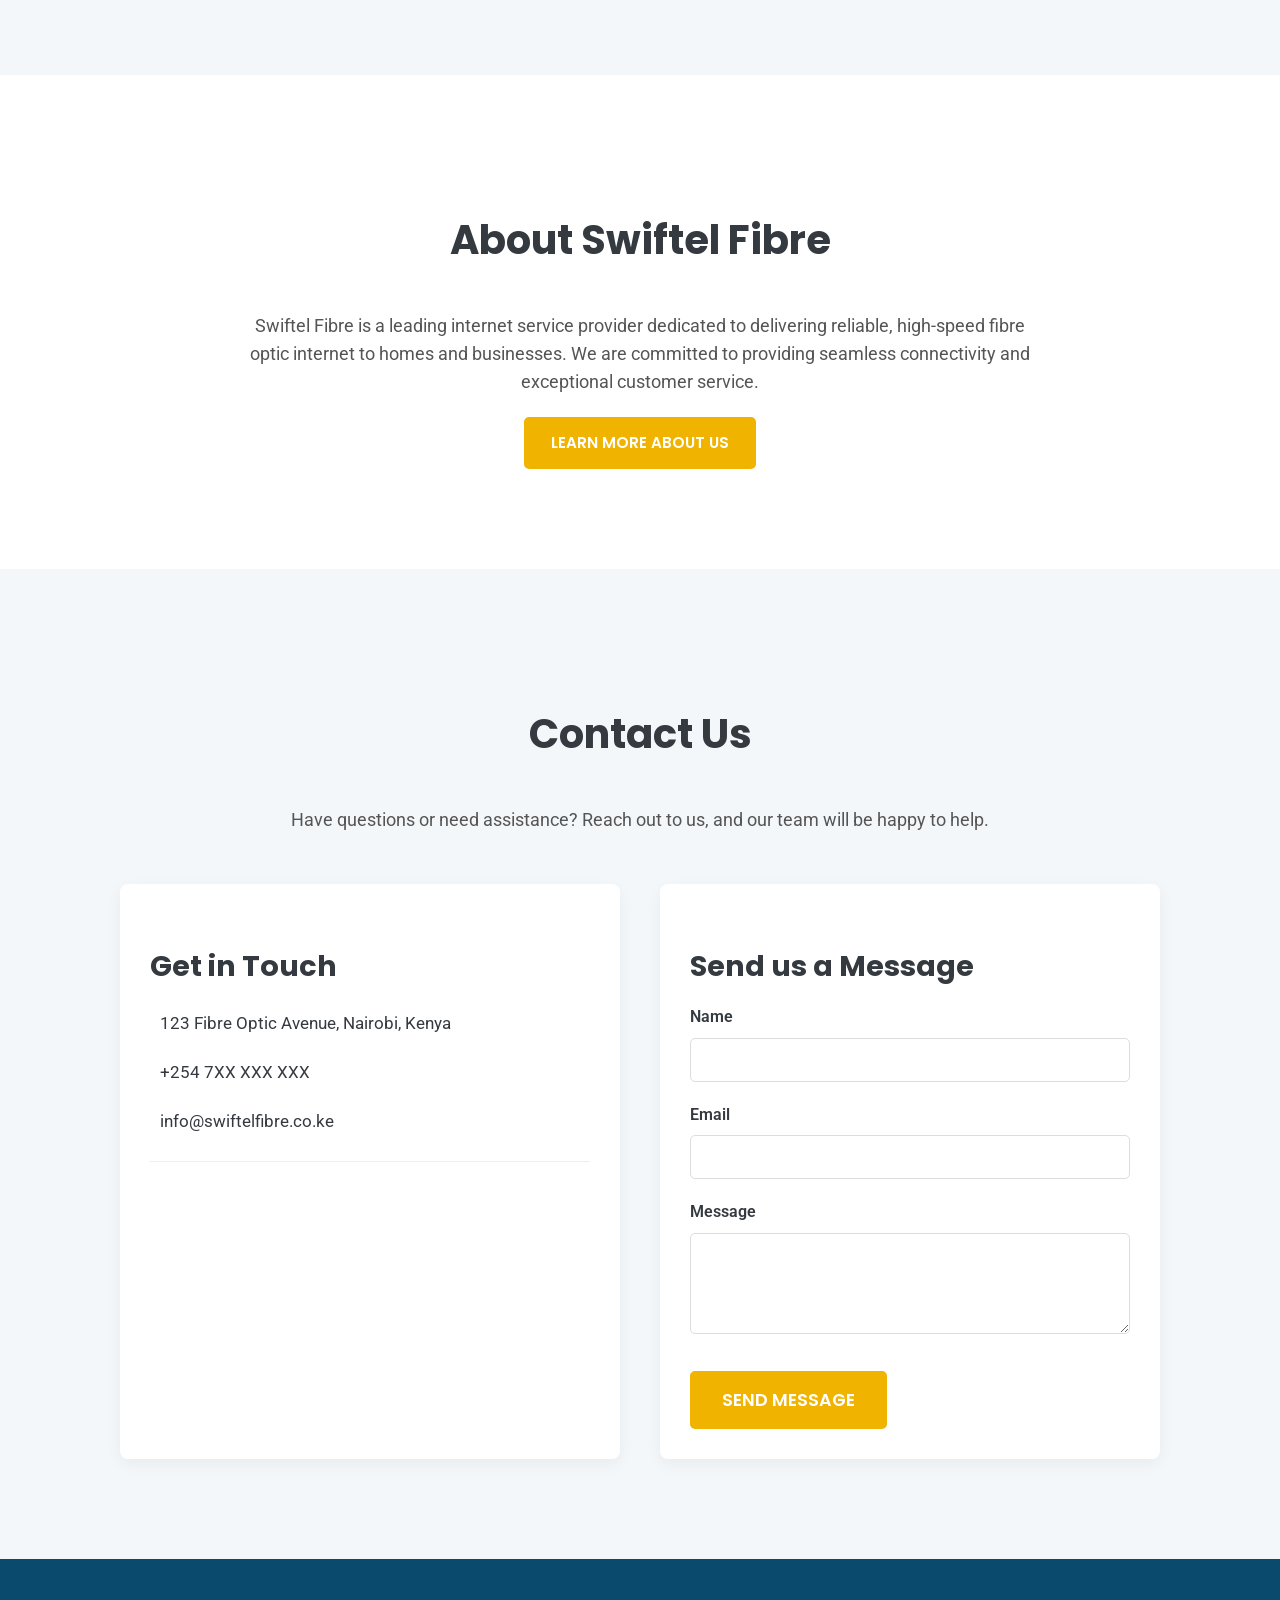
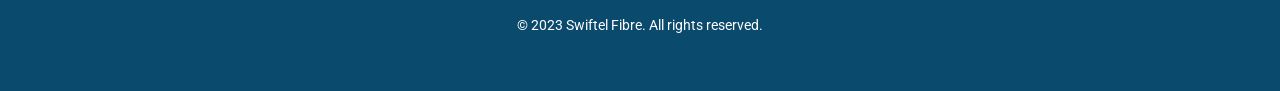
==== commit 62d779ae: "commit17" ====
--- a/pages/index.html
+++ b/pages/index.html
@@ -3,9 +3,8 @@
 <head>
     <meta charset="UTF-8">
     <meta name="viewport" content="width=device-width, initial-scale=1.0">
-    <title>Swiftel Fibre - Empowering Connectivity & Innovation</title>
-    <link rel="icon" type="image/png" href="../logo.png">
-    <link rel="stylesheet" href="../css/styles.css">
+    <title>Swiftel Fibre - Empowering Internet Generation</title>
+    <link rel="icon" type="image/png" href="../logo.png"> <link rel="stylesheet" href="../css/styles.css">
     <link href="https://fonts.googleapis.com/css2?family=Poppins:wght@400;600;700&family=Roboto:wght@400;500&display=swap" rel="stylesheet">
     <link rel="stylesheet" href="../assets/fontawesome/css/all.min.css">
 </head>
@@ -19,9 +18,9 @@
             </div>
             <nav class="main-nav">
                 <ul>
-                    <li><a href="#home">Home</a></li>
-                    <li><a href="services.html">Services</a></li> <li><a href="about.html">About Us</a></li>
-                    <li><a href="#contact">Contact</a></li>
+                    <li><a href="#home" class="active">Home</a></li>
+                    <li><a href="#services">Services</a></li>
+                    <li><a href="about.html">About Us</a></li> <li><a href="#contact">Contact</a></li>
                 </ul>
             </nav>
         </div>
@@ -31,21 +30,21 @@
         <section class="hero-section" id="home">
             <div class="container">
                 <h1>Experience Blazing Fast Fibre Internet with Swiftel Fibre</h1>
-                <p>Connecting homes, businesses, and enterprises with reliable, high-speed internet and comprehensive ICT solutions.</p>
+                <p>Connecting homes and businesses with reliable, high-speed internet solutions tailored to your needs.</p>
                 <div class="hero-buttons">
-                    <a href="#fibre-plans" class="btn primary-btn">View Fibre Plans</a>
-                    <a href="services.html" class="btn secondary-btn">Explore All Services</a> </div>
+                    <a href="#services" class="btn primary-btn">View Our Plans</a>
+                    <a href="#contact" class="btn secondary-btn">Get in Touch</a>
+                </div>
             </div>
         </section>
 
         <section class="services-section" id="services">
             <div class="container">
-                <h2>Our Comprehensive Solutions</h2>
+                <h2>Our Fibre Packages</h2>
                 <p class="section-description">
-                    Swiftel Fibre delivers cutting-edge connectivity and integrated ICT services. Whether you need lightning-fast internet for your home, advanced solutions for your business, or wholesale capacity for your ISP, we have you covered.
+                    Choose from our flexible fibre optic internet plans, designed to provide seamless Browse, streaming, and gaming for every household and business.
                 </p>
 
-                <h3 id="fibre-plans">Home & Business Fibre Packages</h3>
                 <div class="service-cards">
                     <div class="card">
                         <h3>Basic Fibre</h3>
@@ -86,13 +85,6 @@
                         <a href="#" class="btn card-btn">Choose Plan</a>
                     </div>
                 </div>
-
-                <div style="margin-top: 50px;">
-                    <p class="section-description" style="margin-bottom: 20px;">
-                        Beyond high-speed internet, Swiftel Fibre offers a full suite of specialized ICT services for businesses and other ISPs.
-                    </p>
-                    <a href="services.html" class="btn primary-btn">Explore All Business & ICT Services</a>
-                </div>
             </div>
         </section>
 
@@ -100,7 +92,7 @@
             <div class="container">
                 <h2>About Swiftel Fibre</h2>
                 <p class="section-description">
-                    Swiftel Fibre is a leading provider of comprehensive internet and ICT solutions, dedicated to delivering reliable, high-performance connectivity and innovative technology services to empower businesses and individuals across Kenya.
+                    Swiftel Fibre is a leading internet service provider dedicated to delivering reliable, high-speed fibre optic internet to homes and businesses. We are committed to providing seamless connectivity and exceptional customer service.
                 </p>
                 <a href="about.html" class="btn primary-btn">Learn More About Us</a>
             </div>
@@ -152,7 +144,7 @@
 
     <footer class="main-footer">
         <div class="container">
-            <p>&copy; 2025 Swiftel Fibre. All rights reserved.</p>
+            <p>&copy; 2023 Swiftel Fibre. All rights reserved.</p>
         </div>
     </footer>
 </body>
--- a/css/styles.css
+++ b/css/styles.css
@@ -260,7 +260,6 @@
     overflow: hidden; /* Important for the gradient border effect */
 }
 
-/* Gradient Border on Hover for Cards */
 /* Gradient Border on Hover for Cards */
 .service-cards .card::before {
     content: '';
@@ -273,18 +272,12 @@
     padding: 2px; /* Thickness of the border */
     /* Gradient from yellow to light blue */
     background: linear-gradient(45deg, var(--swiftel-yellow), var(--swiftel-blue-light));
-
     /* Mask to create the border effect */
-    /* --- ADDED STANDARD PROPERTIES HERE --- */
     -webkit-mask:
         linear-gradient(#fff 0 0) content-box,
         linear-gradient(#fff 0 0);
-    -webkit-mask-composite: xor; /* Webkit-specific composition mode */
-    mask-composite: exclude; /* Standard composition mode for 'mask' */
-    mask: linear-gradient(#fff 0 0) content-box,
-          linear-gradient(#fff 0 0); /* Standard mask property */
-    /* --- END ADDED STANDARD PROPERTIES --- */
-
+    -webkit-mask-composite: xor;
+    mask-composite: exclude;
     pointer-events: none; /* Allows clicks to pass through to the card content */
     opacity: 0; /* Hidden by default */
     transition: opacity 0.3s ease;
@@ -313,7 +306,7 @@
     box-shadow: 0 10px 25px rgba(0,0,0,0.15);
 }
 
-/* Fibre optic accent for cards - REMOVED/COMMENTED OUT */
+/* Fibre optic accent for cards - THIS IS THE ONE THAT WAS COMMENTED OUT */
 /*
 .service-cards .card::after {
     content: '';
@@ -650,65 +643,6 @@
     margin-bottom: 15px; /* For mobile stacking */
 }
 
-/* Styling for Service Detail Blocks on the new services page */
-.service-detail-block {
-    background-color: var(--white-color);
-    border-radius: 8px;
-    box-shadow: 0 5px 15px rgba(0,0,0,0.05);
-    padding: 30px;
-    margin-bottom: 40px; /* Space between blocks */
-    text-align: left; /* Align text within the block */
-}
-
-.service-detail-block h3 {
-    color: var(--primary-blue);
-    font-size: 2em; /* Slightly larger heading for main service titles */
-    margin-bottom: 20px;
-    display: flex;
-    align-items: center;
-}
-
-.service-detail-block h3 i {
-    color: var(--accent-yellow);
-    font-size: 1.2em; /* Icon slightly smaller than text */
-    margin-right: 15px;
-    min-width: 30px; /* Ensure space for icon */
-}
-
-.service-detail-block h4 {
-    color: var(--dark-gray);
-    font-size: 1.4em;
-    margin-top: 30px;
-    margin-bottom: 15px;
-}
-
-.service-detail-block p {
-    font-size: 1.05em;
-    line-height: 1.7;
-    color: #555;
-    margin-bottom: 20px;
-}
-
-.service-detail-block ul {
-    list-style: none;
-    padding: 0;
-    margin-bottom: 20px;
-}
-
-.service-detail-block ul li {
-    margin-bottom: 10px;
-    color: #444;
-    display: flex;
-    align-items: flex-start; /* Align icon and text to the top of the line */
-    font-size: 1em;
-}
-
-.service-detail-block ul li i {
-    color: var(--swiftel-blue-light); /* Blue check/arrow icons */
-    margin-right: 10px;
-    font-size: 1.1em;
-    line-height: 1.6; /* Match line height of text for better alignment */
-}
 
 /* --- Responsive Design Media Queries --- */
 
@@ -737,6 +671,10 @@
         font-size: 1.1em;
     }
 
+    .btn {
+        margin: 10px; /* Adjust button spacing for grouped buttons */
+    }
+
     .service-cards .card {
         width: 45%; /* Two cards per row on tablets */
     }
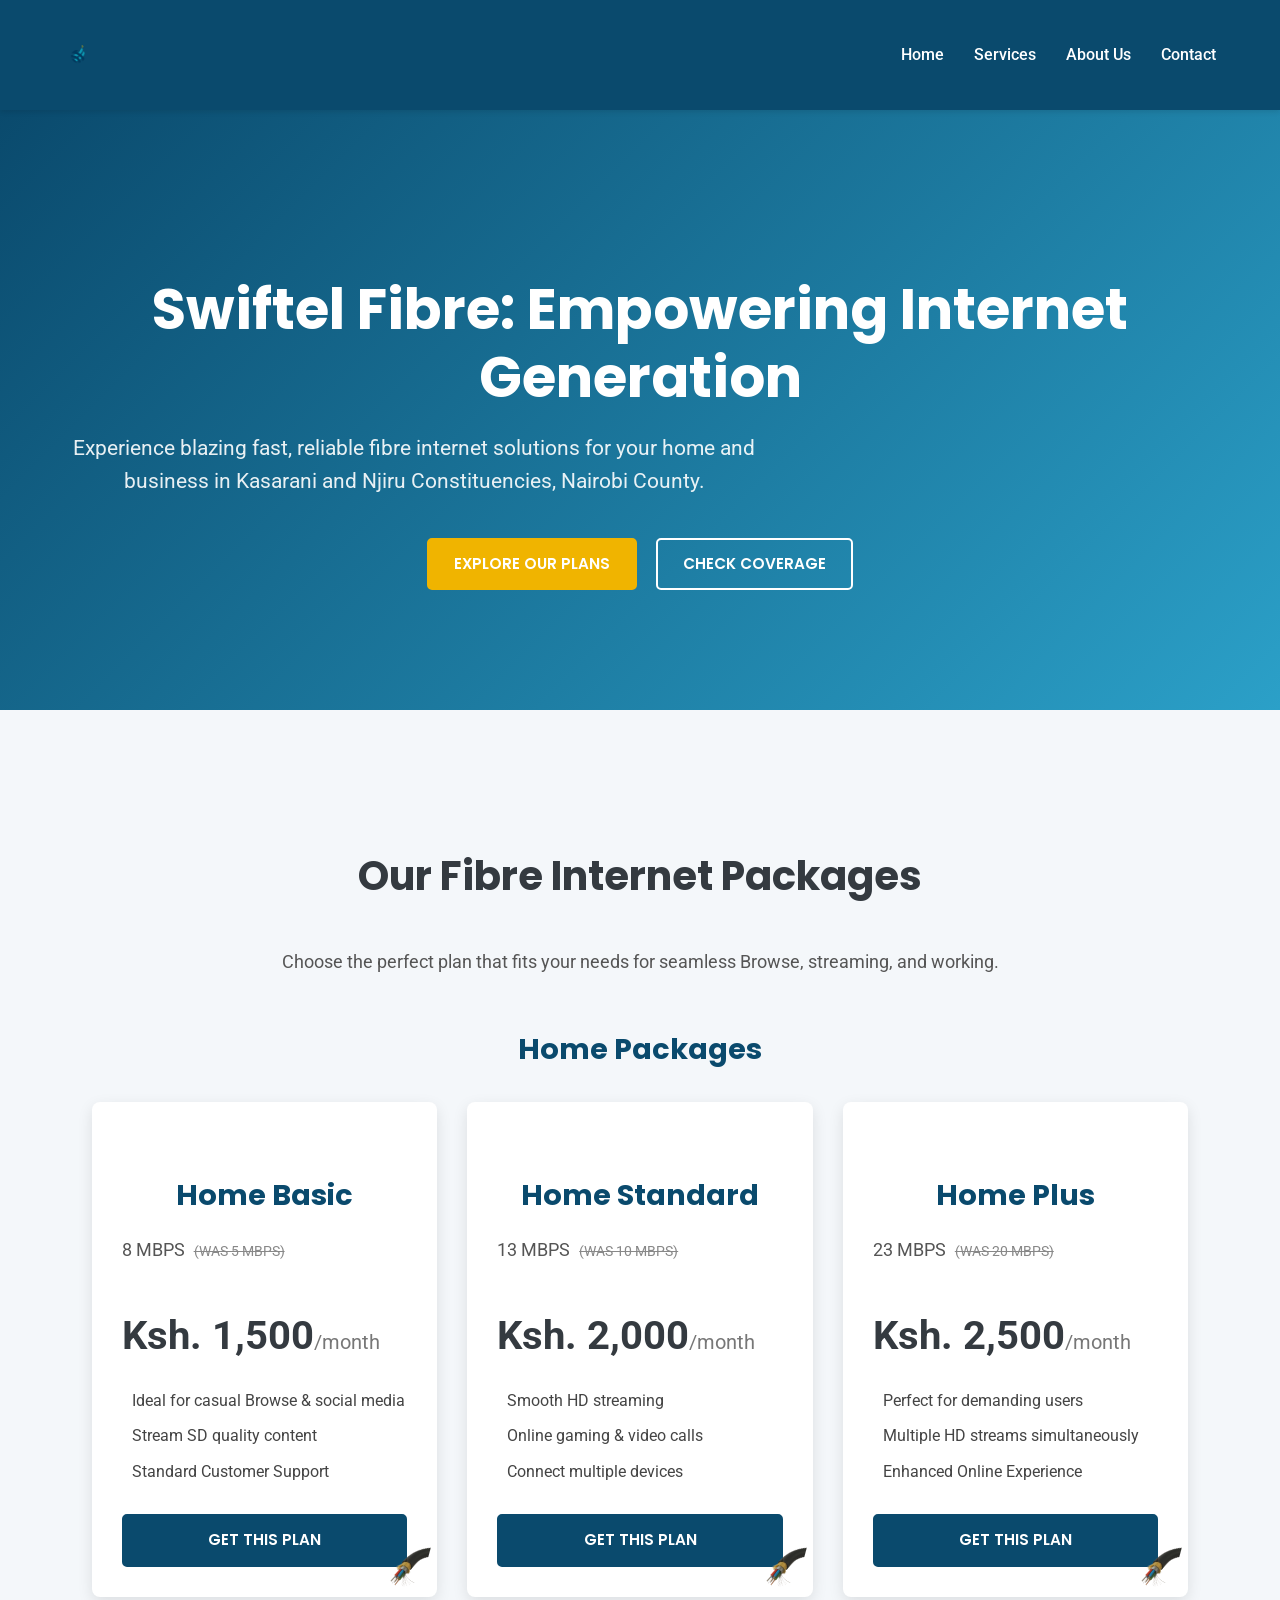
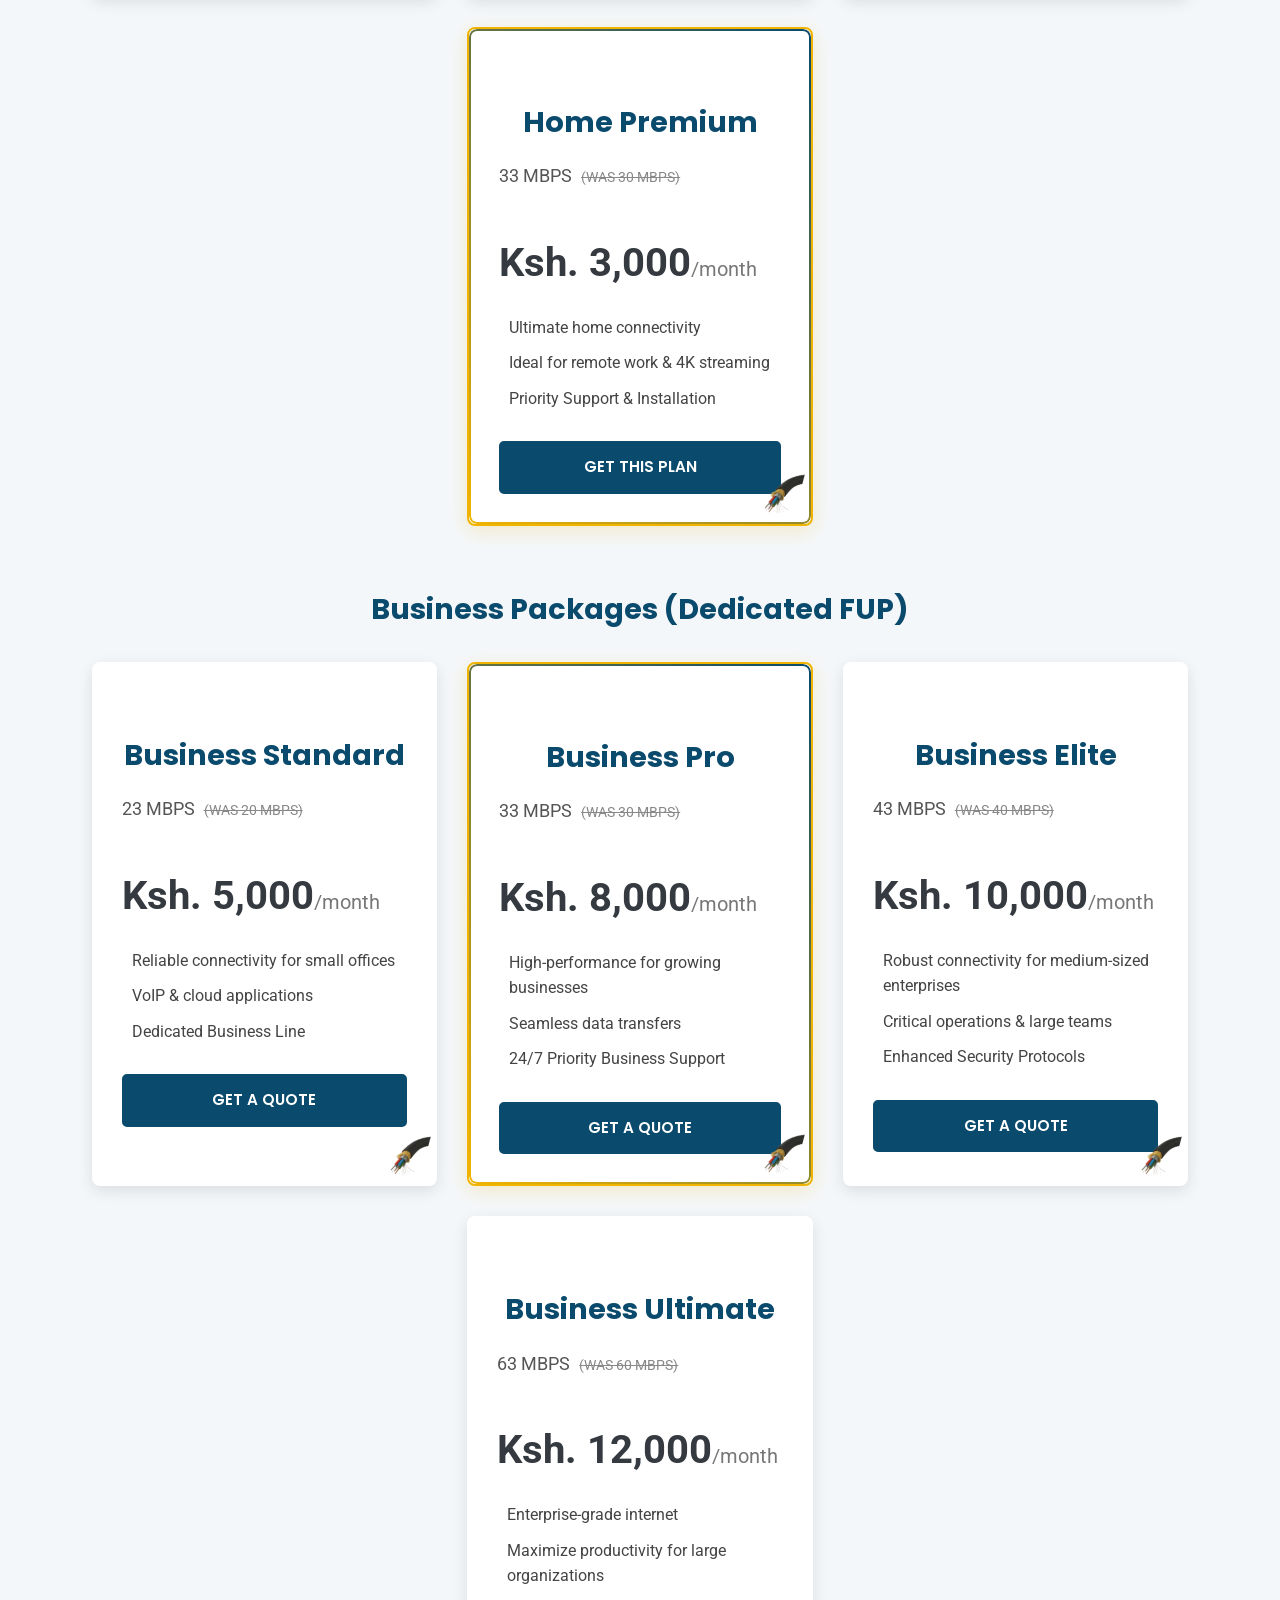
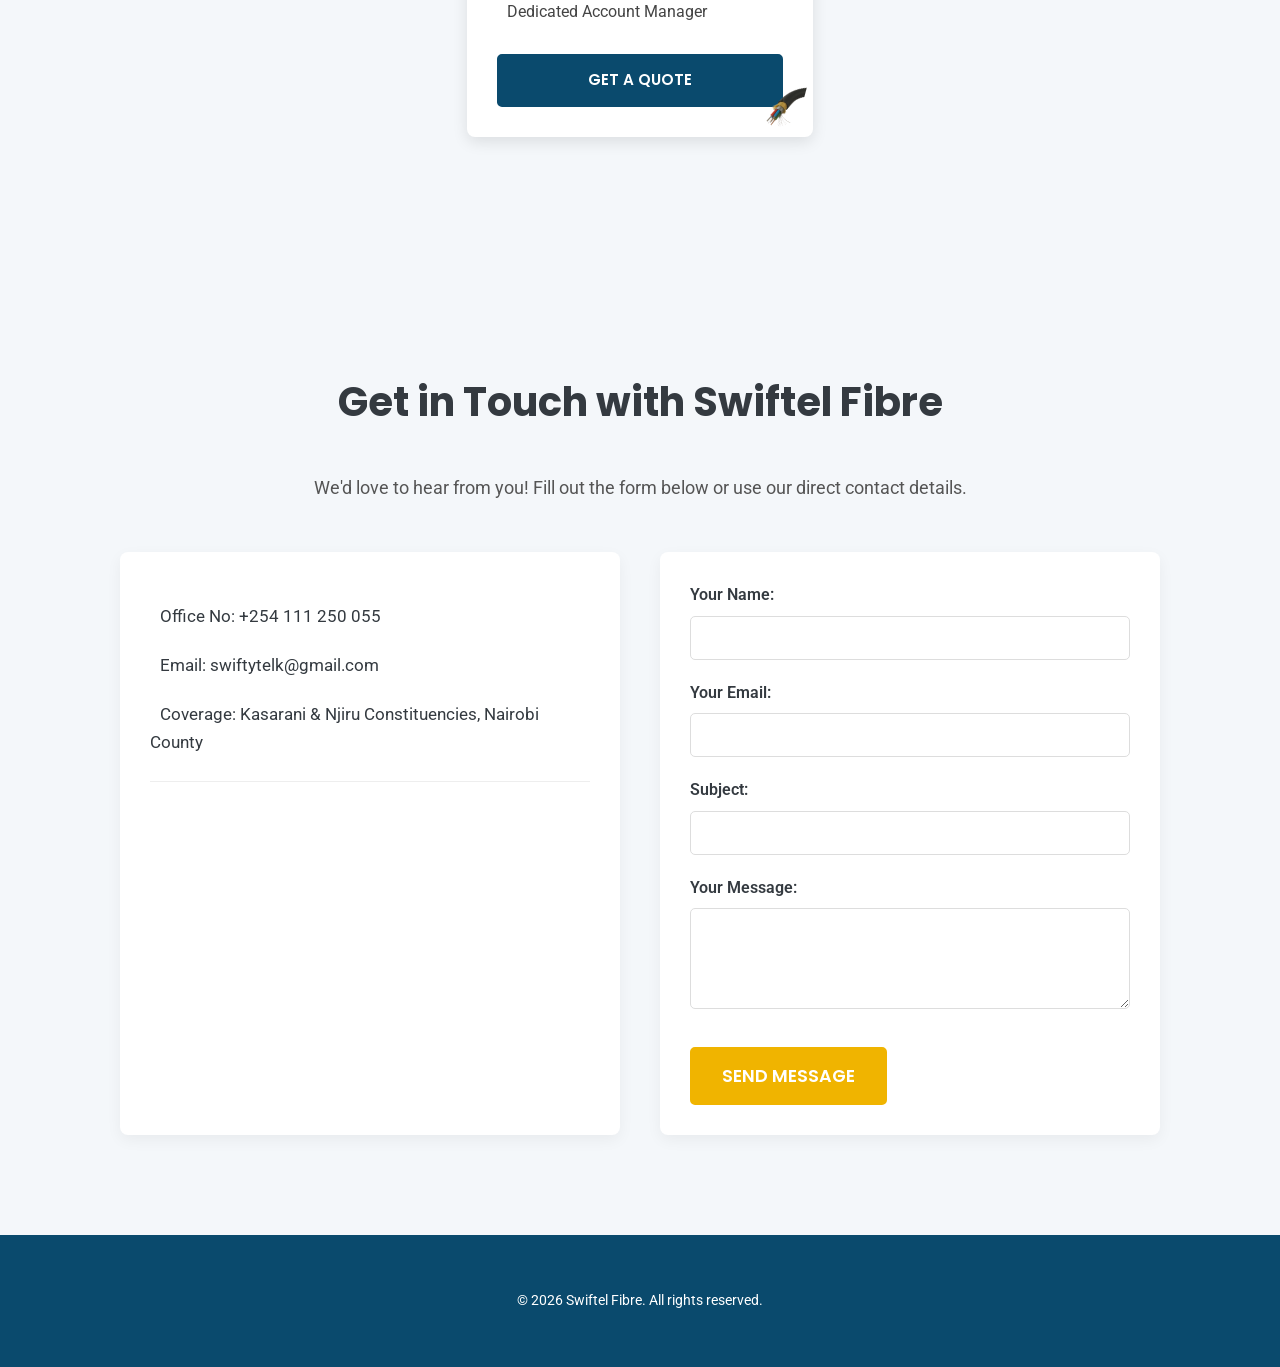
==== commit a8cd0c84: "commit18" ====
--- a/pages/index.html
+++ b/pages/index.html
@@ -4,21 +4,22 @@
     <meta charset="UTF-8">
     <meta name="viewport" content="width=device-width, initial-scale=1.0">
     <title>Swiftel Fibre - Empowering Internet Generation</title>
-    <link rel="icon" type="image/png" href="../logo.png"> <link rel="stylesheet" href="../css/styles.css">
+    <link rel="stylesheet" href="../css/styles.css">
     <link href="https://fonts.googleapis.com/css2?family=Poppins:wght@400;600;700&family=Roboto:wght@400;500&display=swap" rel="stylesheet">
     <link rel="stylesheet" href="../assets/fontawesome/css/all.min.css">
 </head>
 <body>
+
     <header class="main-header">
         <div class="container">
             <div class="logo">
                 <a href="#">
-                    <img src="../assets/images/full-swiftel-logo.png" alt="Swiftel Fibre Logo" class="logo-img">
+                    <img src="../assets/images/logo.png" alt="Swiftel Fibre Logo" class="logo-img">
                 </a>
             </div>
             <nav class="main-nav">
                 <ul>
-                    <li><a href="#home" class="active">Home</a></li>
+                    <li><a href="#home">Home</a></li>
                     <li><a href="#services">Services</a></li>
                     <li><a href="about.html">About Us</a></li> <li><a href="#contact">Contact</a></li>
                 </ul>
@@ -26,126 +27,196 @@
         </div>
     </header>
 
-    <main>
-        <section class="hero-section" id="home">
-            <div class="container">
-                <h1>Experience Blazing Fast Fibre Internet with Swiftel Fibre</h1>
-                <p>Connecting homes and businesses with reliable, high-speed internet solutions tailored to your needs.</p>
-                <div class="hero-buttons">
-                    <a href="#services" class="btn primary-btn">View Our Plans</a>
-                    <a href="#contact" class="btn secondary-btn">Get in Touch</a>
-                </div>
-            </div>
-        </section>
-
-        <section class="services-section" id="services">
-            <div class="container">
-                <h2>Our Fibre Packages</h2>
-                <p class="section-description">
-                    Choose from our flexible fibre optic internet plans, designed to provide seamless Browse, streaming, and gaming for every household and business.
-                </p>
-
-                <div class="service-cards">
-                    <div class="card">
-                        <h3>Basic Fibre</h3>
-                        <p class="speed">Up to 20 Mbps <span class="was-speed">WAS 30 Mbps</span></p>
-                        <p class="price">Ksh 3,500<span>/month</span></p>
-                        <ul>
-                            <li><i class="fas fa-check-circle"></i> Unlimited Data</li>
-                            <li><i class="fas fa-check-circle"></i> Ideal for small households</li>
-                            <li><i class="fas fa-check-circle"></i> Standard streaming</li>
-                            <li><i class="fas fa-check-circle"></i> Basic Browse</li>
-                        </ul>
-                        <a href="#" class="btn card-btn">Choose Plan</a>
+    <section id="home" class="hero-section">
+        <div class="container">
+            <h1>Swiftel Fibre: Empowering Internet Generation</h1>
+            <p>Experience blazing fast, reliable fibre internet solutions for your home and business in Kasarani and Njiru Constituencies, Nairobi County.</p>
+            <a href="#services" class="btn primary-btn">Explore Our Plans</a>
+            <a href="#contact" class="btn secondary-btn">Check Coverage</a>
+        </div>
+    </section>
+
+    <section id="services" class="services-section">
+        <div class="container">
+            <h2>Our Fibre Internet Packages</h2>
+            <p class="section-description">Choose the perfect plan that fits your needs for seamless Browse, streaming, and working.</p>
+
+            <h3>Home Packages</h3>
+            <div class="service-cards">
+                <div class="card">
+                    <h3>Home Basic</h3>
+                    <p class="speed">8 MBPS <span class="was-speed">(WAS 5 MBPS)</span></p>
+                    <p class="price">Ksh. 1,500<span>/month</span></p>
+                    <ul>
+                        <li><i class="fas fa-check-circle"></i> Ideal for casual Browse & social media</li>
+                        <li><i class="fas fa-check-circle"></i> Stream SD quality content</li>
+                        <li><i class="fas fa-check-circle"></i> Standard Customer Support</li>
+                    </ul>
+                    <a href="#contact" class="btn card-btn">Get This Plan</a>
+                </div>
+
+                <div class="card">
+                    <h3>Home Standard</h3>
+                    <p class="speed">13 MBPS <span class="was-speed">(WAS 10 MBPS)</span></p>
+                    <p class="price">Ksh. 2,000<span>/month</span></p>
+                    <ul>
+                        <li><i class="fas fa-check-circle"></i> Smooth HD streaming</li>
+                        <li><i class="fas fa-check-circle"></i> Online gaming & video calls</li>
+                        <li><i class="fas fa-check-circle"></i> Connect multiple devices</li>
+                    </ul>
+                    <a href="#contact" class="btn card-btn">Get This Plan</a>
+                </div>
+
+                <div class="card">
+                    <h3>Home Plus</h3>
+                    <p class="speed">23 MBPS <span class="was-speed">(WAS 20 MBPS)</span></p>
+                    <p class="price">Ksh. 2,500<span>/month</span></p>
+                    <ul>
+                        <li><i class="fas fa-check-circle"></i> Perfect for demanding users</li>
+                        <li><i class="fas fa-check-circle"></i> Multiple HD streams simultaneously</li>
+                        <li><i class="fas fa-check-circle"></i> Enhanced Online Experience</li>
+                    </ul>
+                    <a href="#contact" class="btn card-btn">Get This Plan</a>
+                </div>
+
+                <div class="card featured">
+                    <h3>Home Premium</h3>
+                    <p class="speed">33 MBPS <span class="was-speed">(WAS 30 MBPS)</span></p>
+                    <p class="price">Ksh. 3,000<span>/month</span></p>
+                    <ul>
+                        <li><i class="fas fa-check-circle"></i> Ultimate home connectivity</li>
+                        <li><i class="fas fa-check-circle"></i> Ideal for remote work & 4K streaming</li>
+                        <li><i class="fas fa-check-circle"></i> Priority Support & Installation</li>
+                    </ul>
+                    <a href="#contact" class="btn card-btn">Get This Plan</a>
+                </div>
+            </div>
+
+            <h3 style="margin-top: 60px;">Business Packages (Dedicated FUP)</h3>
+            <div class="service-cards">
+                <div class="card">
+                    <h3>Business Standard</h3>
+                    <p class="speed">23 MBPS <span class="was-speed">(WAS 20 MBPS)</span></p>
+                    <p class="price">Ksh. 5,000<span>/month</span></p>
+                    <ul>
+                        <li><i class="fas fa-check-circle"></i> Reliable connectivity for small offices</li>
+                        <li><i class="fas fa-check-circle"></i> VoIP & cloud applications</li>
+                        <li><i class="fas fa-check-circle"></i> Dedicated Business Line</li>
+                    </ul>
+                    <a href="#contact" class="btn card-btn">Get a Quote</a>
+                </div>
+
+                <div class="card featured">
+                    <h3>Business Pro</h3>
+                    <p class="speed">33 MBPS <span class="was-speed">(WAS 30 MBPS)</span></p>
+                    <p class="price">Ksh. 8,000<span>/month</span></p>
+                    <ul>
+                        <li><i class="fas fa-check-circle"></i> High-performance for growing businesses</li>
+                        <li><i class="fas fa-check-circle"></i> Seamless data transfers</li>
+                        <li><i class="fas fa-check-circle"></i> 24/7 Priority Business Support</li>
+                    </ul>
+                    <a href="#contact" class="btn card-btn">Get a Quote</a>
+                </div>
+
+                <div class="card">
+                    <h3>Business Elite</h3>
+                    <p class="speed">43 MBPS <span class="was-speed">(WAS 40 MBPS)</span></p>
+                    <p class="price">Ksh. 10,000<span>/month</span></p>
+                    <ul>
+                        <li><i class="fas fa-check-circle"></i> Robust connectivity for medium-sized enterprises</li>
+                        <li><i class="fas fa-check-circle"></i> Critical operations & large teams</li>
+                        <li><i class="fas fa-check-circle"></i> Enhanced Security Protocols</li>
+                    </ul>
+                    <a href="#contact" class="btn card-btn">Get a Quote</a>
+                </div>
+
+                <div class="card">
+                    <h3>Business Ultimate</h3>
+                    <p class="speed">63 MBPS <span class="was-speed">(WAS 60 MBPS)</span></p>
+                    <p class="price">Ksh. 12,000<span>/month</span></p>
+                    <ul>
+                        <li><i class="fas fa-check-circle"></i> Enterprise-grade internet</li>
+                        <li><i class="fas fa-check-circle"></i> Maximize productivity for large organizations</li>
+                        <li><i class="fas fa-check-circle"></i> Dedicated Account Manager</li>
+                    </ul>
+                    <a href="#contact" class="btn card-btn">Get a Quote</a>
+                </div>
+            </div>
+        </div>
+    </section>
+
+    <section id="contact" class="contact-section">
+        <div class="container">
+            <h2>Get in Touch with Swiftel Fibre</h2>
+            <p class="section-description">We'd love to hear from you! Fill out the form below or use our direct contact details.</p>
+
+            <div class="contact-content">
+                <div class="contact-info">
+                    <p><i class="fas fa-phone-alt"></i> Office No: +254 111 250 055</p>
+                    <p><i class="fas fa-envelope"></i> Email: swiftytelk@gmail.com</p>
+                    <p><i class="fas fa-map-marker-alt"></i> Coverage: Kasarani & Njiru Constituencies, Nairobi County</p>
+                    <div class="contact-social-links">
+                        <a href="mailto:swiftytelk@gmail.com" target="_blank" aria-label="Email"><i class="fas fa-envelope"></i></a>
+                        <a href="https://instagram.com/swiftel.fibre" target="_blank" aria-label="Instagram"><i class="fab fa-instagram"></i></a>
+                        <a href="https://wa.me/254111250055" target="_blank" aria-label="WhatsApp"><i class="fab fa-whatsapp"></i></a>
+                        <a href="https://facebook.com/Geoffreynganga.co.ke" target="_blank" aria-label="Facebook"><i class="fab fa-facebook-f"></i></a>
+                        <a href="https://tiktok.com/@swiftel.fibre" target="_blank" aria-label="TikTok"><i class="fab fa-tiktok"></i></a>
                     </div>
-
-                    <div class="card featured">
-                        <h3>Standard Fibre</h3>
-                        <p class="speed">Up to 50 Mbps <span class="was-speed">WAS 60 Mbps</span></p>
-                        <p class="price">Ksh 5,000<span>/month</span></p>
-                        <ul>
-                            <li><i class="fas fa-check-circle"></i> Unlimited Data</li>
-                            <li><i class="fas fa-check-circle"></i> Perfect for families</li>
-                            <li><i class="fas fa-check-circle"></i> HD streaming & gaming</li>
-                            <li><i class="fas fa-check-circle"></i> Multiple devices</li>
-                        </ul>
-                        <a href="#" class="btn card-btn">Choose Plan</a>
-                    </div>
-
-                    <div class="card">
-                        <h3>Premium Fibre</h3>
-                        <p class="speed">Up to 100 Mbps <span class="was-speed">WAS 120 Mbps</span></p>
-                        <p class="price">Ksh 8,000<span>/month</span></p>
-                        <ul>
-                            <li><i class="fas fa-check-circle"></i> Unlimited Data</li>
-                            <li><i class="fas fa-check-circle"></i> Heavy usage & large households</li>
-                            <li><i class="fas fa-check-circle"></i> 4K streaming & online gaming</li>
-                            <li><i class="fas fa-check-circle"></i> Cloud applications</li>
-                        </ul>
-                        <a href="#" class="btn card-btn">Choose Plan</a>
-                    </div>
-                </div>
-            </div>
-        </section>
-
-        <section class="about-section">
-            <div class="container">
-                <h2>About Swiftel Fibre</h2>
-                <p class="section-description">
-                    Swiftel Fibre is a leading internet service provider dedicated to delivering reliable, high-speed fibre optic internet to homes and businesses. We are committed to providing seamless connectivity and exceptional customer service.
-                </p>
-                <a href="about.html" class="btn primary-btn">Learn More About Us</a>
-            </div>
-        </section>
-
-        <section class="contact-section" id="contact">
-            <div class="container">
-                <h2>Contact Us</h2>
-                <p class="section-description">
-                    Have questions or need assistance? Reach out to us, and our team will be happy to help.
-                </p>
-
-                <div class="contact-content">
-                    <div class="contact-info">
-                        <h3>Get in Touch</h3>
-                        <p><i class="fas fa-map-marker-alt"></i> 123 Fibre Optic Avenue, Nairobi, Kenya</p>
-                        <p><i class="fas fa-phone"></i> +254 7XX XXX XXX</p>
-                        <p><i class="fas fa-envelope"></i> info@swiftelfibre.co.ke</p>
-                        <div class="contact-social-links">
-                            <a href="#" aria-label="Facebook"><i class="fab fa-facebook-f"></i></a>
-                            <a href="#" aria-label="Twitter"><i class="fab fa-twitter"></i></a>
-                            <a href="#" aria-label="LinkedIn"><i class="fab fa-linkedin-in"></i></a>
-                            <a href="#" aria-label="Instagram"><i class="fab fa-instagram"></i></a>
-                        </div>
-                    </div>
-
-                    <div class="contact-form">
-                        <h3>Send us a Message</h3>
-                        <form action="#" method="POST">
-                            <div class="form-group">
-                                <label for="name">Name</label>
-                                <input type="text" id="name" name="name" required>
-                            </div>
-                            <div class="form-group">
-                                <label for="email">Email</label>
-                                <input type="email" id="email" name="email" required>
-                            </div>
-                            <div class="form-group">
-                                <label for="message">Message</label>
-                                <textarea id="message" name="message" rows="5" required></textarea>
-                            </div>
-                            <button type="submit" class="btn primary-btn">Send Message</button>
-                        </form>
-                    </div>
-                </div>
-            </div>
-        </section>
-    </main>
+                </div>
+
+                <div class="contact-form">
+                    <form id="contactForm" action="https://formspree.io/f/YOUR_FORMSPREE_ENDPOINT" method="POST">
+                        <div class="form-group">
+                            <label for="name">Your Name:</label>
+                            <input type="text" id="name" name="name" required>
+                        </div>
+                        <div class="form-group">
+                            <label for="email">Your Email:</label>
+                            <input type="email" id="email" name="_replyto" required>
+                        </div>
+                        <div class="form-group">
+                            <label for="subject">Subject:</label>
+                            <input type="text" id="subject" name="subject" required>
+                        </div>
+                        <div class="form-group">
+                            <label for="message">Your Message:</label>
+                            <textarea id="message" name="message" rows="5" required></textarea>
+                        </div>
+                        <input type="hidden" name="_redirect" value="https://swiftel-fibre.github.io/pages/index.html?success=true#contact">
+                        <button type="submit" class="btn primary-btn">Send Message</button>
+                    </form>
+                </div>
+            </div>
+        </div>
+    </section>
 
     <footer class="main-footer">
         <div class="container">
-            <p>&copy; 2023 Swiftel Fibre. All rights reserved.</p>
-        </div>
+            <p>&copy; <span id="current-year"></span> Swiftel Fibre. All rights reserved.</p>
+            </div>
     </footer>
+
+    <script>
+        // JavaScript to dynamically update the current year in the footer
+        document.getElementById('current-year').textContent = new Date().getFullYear();
+
+        // JavaScript to clear the form after successful submission redirection
+        document.addEventListener('DOMContentLoaded', function() {
+            const contactForm = document.getElementById('contactForm');
+            const urlParams = new URLSearchParams(window.location.search);
+
+            // Check if the URL contains '?success=true'
+            if (urlParams.has('success') && urlParams.get('success') === 'true') {
+                if (contactForm) {
+                    contactForm.reset(); // Clears all form fields
+
+                    // Optional: Remove the '?success=true' from the URL for a cleaner look
+                    // This prevents the form from clearing again if the user refreshes the page directly
+                    const cleanUrl = window.location.protocol + "//" + window.location.host + window.location.pathname + window.location.hash;
+                    history.replaceState(null, null, cleanUrl);
+                }
+            }
+        });
+    </script>
 </body>
 </html>
--- a/css/styles.css
+++ b/css/styles.css
@@ -257,7 +257,7 @@
     text-align: left;
     transition: transform 0.3s ease, box-shadow 0.3s ease;
     position: relative;
-    overflow: hidden; /* Important for the gradient border effect */
+    overflow: hidden; /* Important for the gradient border effect and fibre accent */
 }
 
 /* Gradient Border on Hover for Cards */
@@ -306,31 +306,35 @@
     box-shadow: 0 10px 25px rgba(0,0,0,0.15);
 }
 
-/* Fibre optic accent for cards - THIS IS THE ONE THAT WAS COMMENTED OUT */
-/*
+/* Fibre optic accent for cards - NOW USING AN IMAGE */
 .service-cards .card::after {
-    content: '';
+    content: ''; /* Still needed for pseudo-elements */
     position: absolute;
-    bottom: 0;
-    right: 0;
-    width: 60px;
-    height: 60px;
-    background-image: url('../assets/images/fibre-accents/fibre-cable-accent.png');
-    background-size: contain;
-    background-repeat: no-repeat;
-    background-position: center;
-    z-index: 2;
-    opacity: 0.9;
-    transform: scale(0.9) rotate(15deg);
-    transition: transform 0.3s ease-out, opacity 0.3s ease-out;
-    pointer-events: none;
-}
-
+    /* --- UPDATED POSITIONING HERE --- */
+    bottom: 0; /* Furthest bottom */
+    right: 0;  /* Furthest right */
+    /* --- END UPDATED POSITIONING --- */
+    width: 60px;  /* Adjust this width based on the actual size you want the image */
+    height: 60px; /* Adjust this height based on the actual size you want the image */
+
+    /* IMPORTANT: Ensure 'fibre-cable-accent.png' is a transparent PNG version of the image */
+    background-image: url('../assets/images/fibre-accents/fibre-cable-accent.png'); /* <-- REPLACE 'fibre-cable-accent.png' with your image file name */
+    background-size: contain; /* Ensures the entire image fits within the defined width/height */
+    background-repeat: no-repeat; /* Prevents the image from repeating */
+    background-position: center; /* Centers the image within its allocated space */
+
+    z-index: 2; /* Ensures it stays above other content if necessary */
+    opacity: 0.9; /* Make it slightly transparent initially */
+    transform: scale(0.9) rotate(15deg); /* Start slightly smaller and angled for dynamic effect */
+    transition: transform 0.3s ease-out, opacity 0.3s ease-out; /* Smooth transitions */
+    pointer-events: none; /* Important: Ensures the pseudo-element doesn't block clicks on card content */
+}
+
+/* Hover effect for the fibre accent */
 .service-cards .card:hover::after {
-    transform: scale(1.05) rotate(20deg);
-    opacity: 1;
-}
-*/
+    transform: scale(1.05) rotate(20deg); /* Slightly larger and more rotated on hover */
+    opacity: 1; /* Fully opaque on hover */
+}
 
 
 .service-cards .card h3 {
@@ -671,10 +675,6 @@
         font-size: 1.1em;
     }
 
-    .btn {
-        margin: 10px; /* Adjust button spacing for grouped buttons */
-    }
-
     .service-cards .card {
         width: 45%; /* Two cards per row on tablets */
     }
